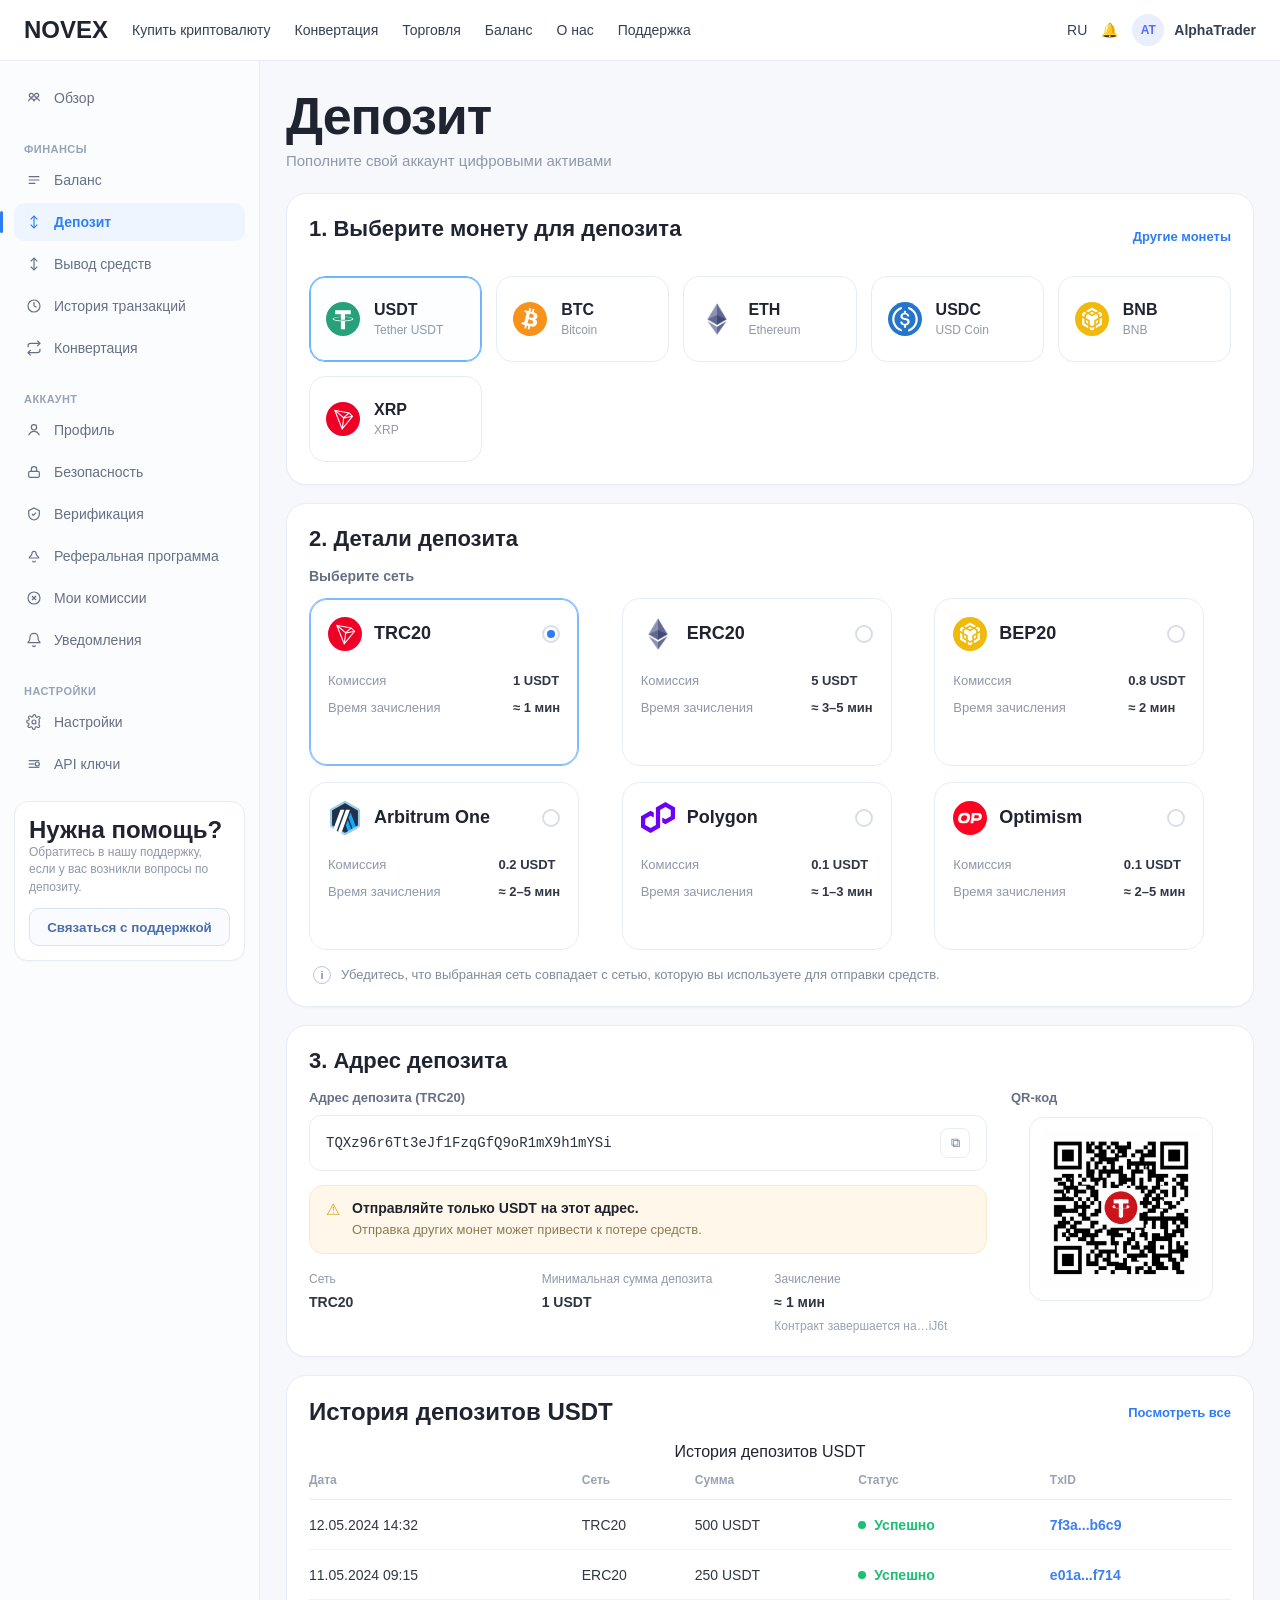
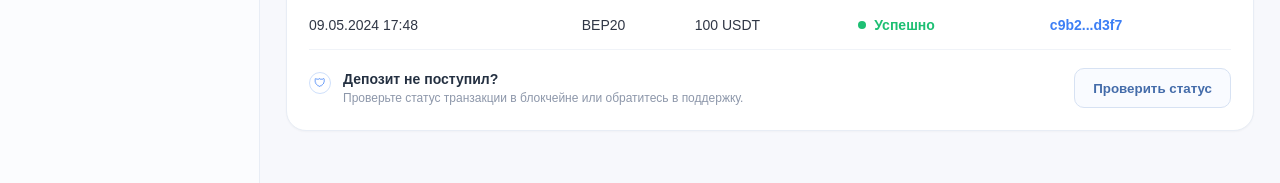
==== deposit/index.html @ 7eb3c45d "added basic loyaut" ====
<!DOCTYPE html>
<html lang="ru">

<head>
    <meta charset="UTF-8">
    <meta name="viewport" content="width=device-width, initial-scale=1.0">
    <title>Deposit Page Replica</title>
    <link rel="stylesheet" href="deposit-modal.css">
    <link rel="stylesheet" href="deposit.css">
    <link rel="stylesheet" href="media.css" media="screen and (max-width: 768px)">
</head>

<body>

    <header class="header">
        <div class="header__inner">
            <div class="header__left">
                <button class="mobile-sidebar-toggle js-mobile-sidebar-toggle" type="button" aria-label="Открыть меню"
                    aria-expanded="false" title="Открыть меню">
                    <span></span>
                    <span></span>
                    <span></span>
                </button>

                <!-- <a href="#" class="header__logo" title="NOVEX">
                    <img src="assets/logo.svg" alt="NOVEX">
                    <span>NOVEX</span>
                </a> -->

                <a href="#" class="header__logo" title="NOVEX">
                    <span>NOVEX</span>
                </a>
            </div>

            <nav class="header__nav" aria-label="Основная навигация сайта">
                <a href="#" class="header__nav-link">Купить криптовалюту</a>
                <a href="#" class="header__nav-link">Конвертация</a>
                <a href="#" class="header__nav-link">Торговля</a>
                <a href="#" class="header__nav-link">Баланс</a>
                <a href="#" class="header__nav-link">О нас</a>
                <a href="#" class="header__nav-link">Поддержка</a>
            </nav>

            <div class="header__right">
                <button class="header__lang" type="button">RU</button>
                <button class="header__icon-btn" type="button" aria-label="Уведомления">🔔</button>

                <div class="header__profile">
                    <div class="header__avatar">AT</div>
                    <span class="header__name">AlphaTrader</span>
                </div>
            </div>
        </div>
    </header>
    <div class="app">

        <aside class="sidebar">
            <nav class="nav" aria-label="Основная навигация">
                <a class="nav-item" href="#" title="Перейти в раздел Обзор">
                    <svg fill="none" viewBox="0 0 24 24" stroke-width="1.8" aria-hidden="true">
                        <circle cx="8" cy="8" r="3"></circle>
                        <circle cx="16" cy="8" r="3"></circle>
                        <path d="M4 17c0-2 2-4 4-4s4 2 4 4"></path>
                        <path d="M12 17c0-2 2-4 4-4s4 2 4 4"></path>
                    </svg>
                    <span>Обзор</span>
                </a>
            </nav>

            <section aria-labelledby="finance-nav-title">
                <h2 class="nav-group-title" id="finance-nav-title">Финансы</h2>
                <nav class="nav" aria-label="Навигация по финансам">
                    <a class="nav-item" href="#" title="Перейти в раздел Баланс">
                        <svg fill="none" viewBox="0 0 24 24" stroke-width="1.8" aria-hidden="true">
                            <path d="M4 7h16M4 12h16M4 17h10"></path>
                        </svg>
                        <span>Баланс</span>
                    </a>
                    <a class="nav-item active" href="#" aria-current="page" title="Текущий раздел Депозит">
                        <svg fill="none" viewBox="0 0 24 24" stroke-width="1.8" aria-hidden="true">
                            <path d="M12 3v18"></path>
                            <path d="M7 8l5-5 5 5"></path>
                            <path d="M17 16l-5 5-5-5"></path>
                        </svg>
                        <span>Депозит</span>
                    </a>
                    <a class="nav-item" href="#" title="Перейти в раздел Вывод средств">
                        <svg fill="none" viewBox="0 0 24 24" stroke-width="1.8" aria-hidden="true">
                            <path d="M12 3v18"></path>
                            <path d="M7 16l5 5 5-5"></path>
                            <path d="M17 8l-5-5-5 5"></path>
                        </svg>
                        <span>Вывод средств</span>
                    </a>
                    <a class="nav-item" href="#" title="Перейти в раздел История транзакций">
                        <svg fill="none" viewBox="0 0 24 24" stroke-width="1.8" aria-hidden="true">
                            <path d="M12 6v6l4 2"></path>
                            <circle cx="12" cy="12" r="9"></circle>
                        </svg>
                        <span>История транзакций</span>
                    </a>
                    <a class="nav-item" href="#" title="Перейти в раздел Конвертация">
                        <svg fill="none" viewBox="0 0 24 24" stroke-width="1.8" aria-hidden="true">
                            <path d="M17 1l4 4-4 4"></path>
                            <path d="M3 11V9a4 4 0 0 1 4-4h14"></path>
                            <path d="M7 23l-4-4 4-4"></path>
                            <path d="M21 13v2a4 4 0 0 1-4 4H3"></path>
                        </svg>
                        <span>Конвертация</span>
                    </a>
                </nav>
            </section>

            <section aria-labelledby="account-nav-title">
                <h2 class="nav-group-title" id="account-nav-title">Аккаунт</h2>
                <nav class="nav" aria-label="Навигация по аккаунту">
                    <a class="nav-item" href="#" title="Перейти в раздел Профиль">
                        <svg fill="none" viewBox="0 0 24 24" stroke-width="1.8" aria-hidden="true">
                            <circle cx="12" cy="8" r="4"></circle>
                            <path d="M4 20c1.5-4 4.5-6 8-6s6.5 2 8 6"></path>
                        </svg>
                        <span>Профиль</span>
                    </a>
                    <a class="nav-item" href="#" title="Перейти в раздел Безопасность">
                        <svg fill="none" viewBox="0 0 24 24" stroke-width="1.8" aria-hidden="true">
                            <rect x="4" y="11" width="16" height="9" rx="2"></rect>
                            <path d="M8 11V8a4 4 0 1 1 8 0v3"></path>
                        </svg>
                        <span>Безопасность</span>
                    </a>
                    <a class="nav-item" href="#" title="Перейти в раздел Верификация">
                        <svg fill="none" viewBox="0 0 24 24" stroke-width="1.8" aria-hidden="true">
                            <path d="M12 3l8 4v5c0 5-3.5 8-8 9-4.5-1-8-4-8-9V7l8-4z"></path>
                            <path d="M9 12l2 2 4-4"></path>
                        </svg>
                        <span>Верификация</span>
                    </a>
                    <a class="nav-item" href="#" title="Перейти в раздел Реферальная программа">
                        <svg fill="none" viewBox="0 0 24 24" stroke-width="1.8" aria-hidden="true">
                            <path d="M15 8a3 3 0 1 0-6 0c0 5-4 4-4 7h14c0-3-4-2-4-7"></path>
                            <path d="M10 19a2 2 0 0 0 4 0"></path>
                        </svg>
                        <span>Реферальная программа</span>
                    </a>
                    <a class="nav-item" href="#" title="Перейти в раздел Мои комиссии">
                        <svg fill="none" viewBox="0 0 24 24" stroke-width="1.8" aria-hidden="true">
                            <circle cx="12" cy="12" r="9"></circle>
                            <path d="M15 9l-6 6"></path>
                            <path d="M9 9l6 6"></path>
                        </svg>
                        <span>Мои комиссии</span>
                    </a>
                    <a class="nav-item" href="#" title="Перейти в раздел Уведомления">
                        <svg fill="none" viewBox="0 0 24 24" stroke-width="1.8" aria-hidden="true">
                            <path d="M6 8a6 6 0 1 1 12 0c0 7 3 6 3 8H3c0-2 3-1 3-8"></path>
                            <path d="M10 20a2 2 0 0 0 4 0"></path>
                        </svg>
                        <span>Уведомления</span>
                    </a>
                </nav>
            </section>

            <section aria-labelledby="settings-nav-title">
                <h2 class="nav-group-title" id="settings-nav-title">Настройки</h2>
                <nav class="nav" aria-label="Навигация по настройкам">
                    <a class="nav-item" href="#" title="Перейти в раздел Настройки">
                        <svg fill="none" viewBox="0 0 24 24" stroke-width="1.8" aria-hidden="true">
                            <circle cx="12" cy="12" r="3"></circle>
                            <path
                                d="M19.4 15a1.6 1.6 0 0 0 .32 1.76l.06.06a2 2 0 1 1-2.83 2.83l-.06-.06A1.6 1.6 0 0 0 15 19.4a1.6 1.6 0 0 0-1 .6 1.6 1.6 0 0 0-.4 1V21a2 2 0 1 1-4 0v-.09a1.6 1.6 0 0 0-.4-1 1.6 1.6 0 0 0-1-.6 1.6 1.6 0 0 0-1.76.32l-.06.06a2 2 0 1 1-2.83-2.83l.06-.06A1.6 1.6 0 0 0 4.6 15a1.6 1.6 0 0 0-.6-1 1.6 1.6 0 0 0-1-.4H3a2 2 0 1 1 0-4h.09a1.6 1.6 0 0 0 1-.4 1.6 1.6 0 0 0 .6-1 1.6 1.6 0 0 0-.32-1.76l-.06-.06a2 2 0 1 1 2.83-2.83l.06.06A1.6 1.6 0 0 0 9 4.6a1.6 1.6 0 0 0 1-.6 1.6 1.6 0 0 0 .4-1V3a2 2 0 1 1 4 0v.09a1.6 1.6 0 0 0 .4 1 1.6 1.6 0 0 0 1 .6 1.6 1.6 0 0 0 1.76-.32l.06-.06a2 2 0 1 1 2.83 2.83l-.06.06A1.6 1.6 0 0 0 19.4 9c.24.3.47.64.6 1 .09.3.14.64.14 1s-.05.7-.14 1c-.13.36-.36.7-.6 1z">
                            </path>
                        </svg>
                        <span>Настройки</span>
                    </a>
                    <a class="nav-item" href="#" title="Перейти в раздел API ключи">
                        <svg fill="none" viewBox="0 0 24 24" stroke-width="1.8" aria-hidden="true">
                            <path d="M4 7h16"></path>
                            <path d="M4 12h9"></path>
                            <path d="M4 17h16"></path>
                            <circle cx="17" cy="12" r="3"></circle>
                        </svg>
                        <span>API ключи</span>
                    </a>
                </nav>
            </section>

            <section class="support-box" aria-labelledby="support-title">
                <h2 id="support-title">Нужна помощь?</h2>
                <p>Обратитесь в нашу поддержку, если у вас возникли вопросы по депозиту.</p>
                <button type="button" title="Связаться с поддержкой">Связаться с поддержкой</button>
            </section>
        </aside>

        <div class="sidebar-overlay js-sidebar-overlay" aria-hidden="true"></div>

        <main class="content">
            <div class="page">
                <header class="page-header">
                    <h1>Депозит</h1>
                    <p>Пополните свой аккаунт цифровыми активами</p>
                </header>

                <section class="section" aria-labelledby="deposit-step-1-title">
                    <div class="section-title-row">
                        <h2 class="substep-title" id="deposit-step-1-title">1. Выберите монету для депозита</h2>
                        <button class="section-link js-open-coins-modal" type="button"
                            title="Открыть список других монет">
                            Другие монеты
                        </button>
                    </div>

                    <div class="coin-row js-coin-row" aria-label="Список монет">
                        <div class="coin-card active" data-coin="USDT" title="Выбрать монету USDT">
                            <div class="coin-icon">
                                <img src="assets/usdt-svgrepo-com.svg" alt="USDT">
                            </div>
                            <div class="coin-text">
                                <strong>USDT</strong>
                                <span>Tether USDT</span>
                            </div>
                        </div>
                        <div class="coin-card" data-coin="BTC" title="Выбрать монету BTC">
                            <div class="coin-icon btc" aria-hidden="true">₿</div>
                            <div class="coin-text">
                                <strong>BTC</strong>
                                <span>Bitcoin</span>
                            </div>
                        </div>
                        <div class="coin-card" data-coin="ETH" title="Выбрать монету ETH">
                            <div class="coin-icon eth" aria-hidden="true">◆</div>
                            <div class="coin-text">
                                <strong>ETH</strong>
                                <span>Ethereum</span>
                            </div>
                        </div>
                        <div class="coin-card" data-coin="USDC" title="Выбрать монету USDC">
                            <div class="coin-icon usdc" aria-hidden="true">$</div>
                            <div class="coin-text">
                                <strong>USDC</strong>
                                <span>USD Coin</span>
                            </div>
                        </div>
                        <div class="coin-card" data-coin="BNB" title="Выбрать монету BNB">
                            <div class="coin-icon bnb" aria-hidden="true">◇</div>
                            <div class="coin-text">
                                <strong>BNB</strong>
                                <span>BNB</span>
                            </div>
                        </div>
                        <div class="coin-card" data-coin="XRP" title="Выбрать монету XRP">
                            <div class="coin-icon xrp" aria-hidden="true">X</div>
                            <div class="coin-text">
                                <strong>XRP</strong>
                                <span>XRP</span>
                            </div>
                        </div>
                    </div>
                </section>

                <div class="coins-modal js-coins-modal" aria-hidden="true">
                    <div class="coins-modal__overlay js-coins-modal-overlay"></div>

                    <div class="coins-modal__dialog" role="dialog" aria-modal="true" aria-label="Выбор монеты">
                        <div class="coins-modal__header">
                            <h3 class="coins-modal__title">Другие монеты</h3>
                            <button class="coins-modal__close js-close-coins-modal" type="button"
                                aria-label="Закрыть окно выбора монеты" title="Закрыть окно">
                                ×
                            </button>
                        </div>

                        <div class="coins-modal__list js-extra-coins-list"></div>
                    </div>
                </div>

                <section class="section sec-deposit-step-2" aria-labelledby="deposit-step-2-title">
                    <h2 class="substep-title" id="deposit-step-2-title">2. Детали депозита</h2>
                    <p class="network-title">Выберите сеть</p>

                    <div class="network-grid js-network-grid" aria-label="Список сетей"></div>

                    <div class="hint-row">
                        <div class="hint-icon" aria-hidden="true">i</div>
                        <div>
                            Убедитесь, что выбранная сеть совпадает с сетью, которую вы используете для отправки
                            средств.
                        </div>
                    </div>
                </section>

                <section class="section" aria-labelledby="deposit-step-3-title">
                    <h2 class="substep-title" id="deposit-step-3-title">3. Адрес депозита</h2>

                    <div class="deposit-layout">
                        <div>
                            <div class="field-label js-deposit-network-label">
                                Адрес депозита (TRC20)
                            </div>

                            <div class="address-box">
                                <code class="js-deposit-address">TQXz96r6Tt3eJf1FzqGfQ9oR1mX9h1mYSi</code>
                                <button class="copy-btn" type="button" title="Скопировать адрес депозита"
                                    aria-label="Скопировать адрес депозита">
                                    ⧉
                                </button>
                            </div>

                            <div class="warning-box">
                                <div class="warning-icon" aria-hidden="true">⚠</div>
                                <div>
                                    <strong class="js-warning-coin-text">
                                        Отправляйте только <span class="js-warning-coin-span">USDT</span> на этот адрес.
                                    </strong>
                                    <p>Отправка других монет может привести к потере средств.</p>
                                </div>
                            </div>

                            <div class="deposit-meta">
                                <div class="meta-col">
                                    <span>Сеть</span>
                                    <strong class="js-network-name">TRC20</strong>
                                </div>

                                <div class="meta-col">
                                    <span>Минимальная сумма депозита</span>
                                    <strong class="js-min-deposit">1 USDT</strong>
                                </div>

                                <div class="meta-col">
                                    <span>Зачисление</span>
                                    <strong class="js-arrival-time">≈ 1 мин</strong>
                                    <small>Контракт завершаетcя на…iJ6t</small>
                                </div>
                            </div>
                        </div>

                        <aside class="qr-panel" aria-labelledby="qr-title">
                            <h3 class="qr-title" id="qr-title">QR-код</h3>
                            <div class="qr-box">
                                <img src="QRS/Tether.png" alt="QR-код для депозита USDT" class="qr js-qr-image">
                            </div>
                        </aside>
                    </div>
                </section>

                <section class="section" aria-labelledby="deposit-history-title">
                    <div class="table-header">
                        <h2 class="table-title" id="deposit-history-title">История депозитов USDT</h2>
                        <button class="section-link js-toggle-history" type="button"
                            title="Показать или скрыть полную историю депозитов">
                            Посмотреть все
                        </button>
                    </div>

                    <div class="table-wrap">
                        <table>
                            <caption class="visually-hidden">История депозитов USDT</caption>
                            <thead>
                                <tr>
                                    <th scope="col">Дата</th>
                                    <th scope="col">Сеть</th>
                                    <th scope="col">Сумма</th>
                                    <th scope="col">Статус</th>
                                    <th scope="col">TxID</th>
                                </tr>
                            </thead>
                            <tbody>
                                <tr>
                                    <td>12.05.2024 14:32</td>
                                    <td>TRC20</td>
                                    <td>500 USDT</td>
                                    <td><span class="status success">Успешно</span></td>
                                    <td><a class="tx-link" href="#"
                                            title="Открыть транзакцию 7f3a...b6c9">7f3a...b6c9</a></td>
                                </tr>
                                <tr>
                                    <td>11.05.2024 09:15</td>
                                    <td>ERC20</td>
                                    <td>250 USDT</td>
                                    <td><span class="status success">Успешно</span></td>
                                    <td><a class="tx-link" href="#"
                                            title="Открыть транзакцию e01a...f714">e01a...f714</a></td>
                                </tr>
                                <tr>
                                    <td>09.05.2024 17:48</td>
                                    <td>BEP20</td>
                                    <td>100 USDT</td>
                                    <td><span class="status success">Успешно</span></td>
                                    <td><a class="tx-link" href="#"
                                            title="Открыть транзакцию c9b2...d3f7">c9b2...d3f7</a></td>
                                </tr>

                                <tr class="history-extra-row">
                                    <td>08.05.2024 11:03</td>
                                    <td>TRC20</td>
                                    <td>350 USDT</td>
                                    <td><span class="status processing">В обработке</span></td>
                                    <td>—</td>
                                </tr>
                                <tr class="history-extra-row">
                                    <td>07.05.2024 20:21</td>
                                    <td>TRC20</td>
                                    <td>200 USDT</td>
                                    <td><span class="status failed">Неудачно</span></td>
                                    <td>—</td>
                                </tr>
                            </tbody>
                        </table>
                    </div>

                    <div class="table-footer">
                        <div class="footer-note">
                            <div class="shield" aria-hidden="true">🛡</div>
                            <div>
                                <strong>Депозит не поступил?</strong>
                                <p>Проверьте статус транзакции в блокчейне или обратитесь в поддержку.</p>
                            </div>
                        </div>
                        <button class="status-btn" type="button" title="Проверить статус депозита">
                            Проверить статус
                        </button>
                    </div>
                </section>
            </div>
        </main>
    </div>

    <script src="deposit.js"></script>
</body>

</html>
---- deposit/deposit-modal.css ----
.coins-modal {
  position: fixed;
  inset: 0;
  z-index: 1000;
  opacity: 0;
  visibility: hidden;
  transition: 0.2s ease;
  padding: 1rem;
}

.coins-modal.is-open {
  opacity: 1;
  visibility: visible;
}

.coins-modal__overlay {
  position: absolute;
  inset: 0;
  background: rgba(15, 23, 42, 0.45);
}

.coins-modal__dialog {
  position: relative;
  width: min(45rem, 100%);
  max-height: min(80vh, 42rem);
  overflow: auto;
  margin: 4rem auto 0;
  background: #fff;
  border: 1px solid var(--border);
  border-radius: 1.25rem;
  padding: 1.25rem;
  box-shadow: 0 20px 60px rgba(15, 23, 42, 0.18);
}

.coins-modal__header {
  display: flex;
  align-items: center;
  justify-content: space-between;
  gap: 1rem;
  margin-bottom: 1.125rem;
}

.coins-modal__title {
  font-size: clamp(1.25rem, 2.5vw, 1.375rem);
  font-weight: 700;
  line-height: 1.2;
}

.coins-modal__close {
  width: 2.375rem;
  height: 2.375rem;
  border: 1px solid var(--border);
  border-radius: 0.625rem;
  background: #fff;
  font-size: 1.5rem;
  line-height: 1;
  cursor: pointer;
  flex: 0 0 auto;
}

.coins-modal__list {
  display: grid;
  grid-template-columns: repeat(3, minmax(0, 1fr));
  gap: 0.875rem;
}

.modal-coin-card {
  border: 1px solid var(--border);
  border-radius: 1rem;
  background: #fff;
  display: flex;
  align-items: center;
  gap: 0.875rem;
  padding: 1rem;
  cursor: pointer;
  transition: 0.2s ease;
  min-width: 0;
}

.modal-coin-card:hover {
  border-color: #81bbff;
  box-shadow: inset 0 0 0 1px #81bbff;
}

.modal-coin-card.is-selected {
  border-color: #81bbff;
  box-shadow: inset 0 0 0 1px #81bbff;
  background: #fcfeff;
}
---- deposit/deposit.css ----
/* #region Reset */
* {
  box-sizing: border-box;
  margin: 0;
  padding: 0;
}

html {
  font-size: 16px;
}

img,
svg {
  max-width: 100%;
}
/* #endregion Reset */


/* #region Variables */
:root {
  --bg: #f7f8fc;
  --panel: #ffffff;

  --text: #1f2430;
  --text-muted: #8f98aa;

  --border: #e8edf5;
  --border-strong: #d7e2f3;

  --accent: #2f7df6;
  --accent-soft: #edf5ff;

  --success: #1dbf73;
  --warning: #f0ae2d;
  --danger: #ea5757;

  --shadow: 0 1px 2px rgba(17, 24, 39, 0.03);

  --radius-md: 0.75rem;
  --radius-lg: 0.875rem;
  --radius-xl: 1rem;
  --radius-2xl: 1.25rem;

  --transition-base: all 0.33s;
}
/* #endregion Variables */


/* #region Base */
body {
  font-family: Inter, Arial, sans-serif;
  background: var(--bg);
  color: var(--text);
}

button {
  transition: var(--transition-base);
}

button:hover {
  opacity: 0.8;
  cursor: pointer;
}
/* #endregion Base */


/* #region Layout */
.app {
  display: grid;
  grid-template-columns: 16.25rem 1fr;
  min-height: calc(100vh - 69px);
}

.content {
  padding: 1.75rem 1.625rem 2.125rem;
}

.page {
  width: 100%;
  max-width: 1180px;
  margin: 0 auto;
}
/* #endregion Layout */


/* #region Header */
.header {
  position: sticky;
  top: 0;
  z-index: 1200;
  background: #fff;
  border-bottom: 1px solid var(--border);
}

.header__inner {
  display: flex;
  align-items: center;
  justify-content: space-between;
  gap: 1.5rem;
  width: 100%;
  padding: 0.875rem 1.5rem;
}

.header__left {
  display: flex;
  align-items: center;
  gap: 0.875rem;
}

.header__logo {
  display: inline-flex;
  align-items: center;
  gap: 0.625rem;
  color: var(--text);
  text-decoration: none;
  font-size: 1.5rem;
  font-weight: 800;
  line-height: 1;
}

.header__logo img {
  width: 2rem;
  height: 2rem;
  object-fit: contain;
  display: block;
}

.header__nav {
  display: flex;
  align-items: center;
  gap: 1.5rem;
  flex-wrap: wrap;
}

.header__nav-link {
  color: #344054;
  font-size: 0.875rem;
  font-weight: 500;
  text-decoration: none;
  white-space: nowrap;
}

.header__right {
  display: flex;
  align-items: center;
  gap: 0.875rem;
  margin-left: auto;
}

.header__lang,
.header__icon-btn {
  border: none;
  background: transparent;
  color: #344054;
  font-size: 0.875rem;
  font-weight: 500;
}

.header__profile {
  display: flex;
  align-items: center;
  gap: 0.625rem;
}

.header__avatar {
  display: grid;
  place-items: center;
  width: 2rem;
  height: 2rem;
  background: #e9efff;
  border-radius: 50%;
  color: #5b6bff;
  font-size: 0.75rem;
  font-weight: 700;
}

.header__name {
  color: #344054;
  font-size: 0.875rem;
  font-weight: 600;
}
/* #endregion Header */

/* #region Sidebar */
.sidebar {
  background: #fbfcfe;
  border-right: 1px solid var(--border);
  display: flex;
  height: 100%;
  flex-direction: column;
  gap: 1.125rem;
  padding: 1.125rem 0.875rem 1.5rem;
}

.nav-group-title {
  margin: 8px 10px 6px;
  color: #98a3b8;
  font-size: 11px;
  letter-spacing: 0.04em;
  text-transform: uppercase;
}

.nav {
  display: flex;
  flex-direction: column;
  gap: 4px;
}

.nav-item {
  display: flex;
  align-items: center;
  gap: 12px;
  padding: 11px 12px;
  border-radius: 10px;
  color: #667085;
  font-size: 14px;
  line-height: 1;
  text-decoration: none;
}

.nav-item svg {
  width: 16px;
  height: 16px;
  flex: 0 0 auto;
  stroke: currentColor;
}

.nav-item.active {
  position: relative;
  background: #eef5ff;
  color: #2d80f7;
  font-weight: 600;
}

.nav-item.active::before {
  content: "";
  position: absolute;
  top: 8px;
  bottom: 8px;
  left: -14px;
  width: 3px;
  border-radius: 4px;
  background: var(--accent);
}
/* #endregion Sidebar */


/* #region Support box */
.support-box {
  background: var(--panel);
  border: 1px solid var(--border);
  border-radius: 14px;
  box-shadow: var(--shadow);
  padding: 14px;
}

.support-box h4 {
  margin-bottom: 10px;
  font-size: 14px;
}

.support-box p {
  margin-bottom: 12px;
  color: var(--text-muted);
  font-size: 12px;
  line-height: 1.45;
}

.support-box button {
  width: 100%;
  height: 38px;
  border: 1px solid var(--border-strong);
  border-radius: 10px;
  background: #f9fbff;
  color: #4b6fae;
  font-weight: 600;
}
/* #endregion Support box */


/* #region Page header */
.page-header {
  margin-bottom: 24px;
}

.page-header h1 {
  margin-bottom: 8px;
  font-size: clamp(2rem, 5vw, 3.25rem);
  font-weight: 700;
  line-height: 1.05;
  letter-spacing: -0.02em;
}

.page-header p {
  color: var(--text-muted);
  font-size: 15px;
}
/* #endregion Page header */


/* #region Common sections */
.section {
  margin-bottom: 1.125rem;
  padding: 1.375rem;
  background: var(--panel);
  border: 1px solid var(--border);
  border-radius: var(--radius-2xl);
  box-shadow: var(--shadow);
}

.section-title-row {
  display: flex;
  align-items: center;
  justify-content: space-between;
  gap: 16px;
  margin-bottom: 18px;
}

.section-title {
  font-size: clamp(1.375rem, 3vw, 1.625rem);
  font-weight: 700;
  letter-spacing: -0.02em;
}

.section-link {
  border: none;
  outline: none;
  background-color: transparent;
  color: var(--accent);
  font-size: 13px;
  font-weight: 600;
  text-decoration: none;
}

.substep-title {
  margin-bottom: 1rem;
  font-size: clamp(1.25rem, 3vw, 1.375rem);
  font-weight: 700;
}
/* #endregion Common sections */


/* #region Coin selection */
.coin-row {
  display: grid;
  grid-template-columns: repeat(auto-fit, minmax(9rem, 1fr));
  gap: 0.875rem;
  overflow: hidden;
}

.coin-card {
  display: flex;
  align-items: center;
  gap: 14px;
  min-width: 0;
  min-height: 5.375rem;
  height: auto;
  padding: 0.875rem 1rem;
  background: #fff;
  border: 1px solid var(--border);
  border-radius: 16px;
}

.coin-card.active {
  background: #fcfeff;
  border-color: #6fb4ff;
  box-shadow: inset 0 0 0 1px #6fb4ff;
}

.coin-icon {
  display: grid;
  place-items: center;
  width: 34px;
  height: 34px;
  border-radius: 50%;
  color: #fff;
  font-size: 14px;
  font-weight: 700;
}

.usdt {
  background: #26c281;
}

.btc {
  background: #f59b24;
}

.eth {
  background: #8f79e8;
}

.usdc {
  background: #2775ca;
}

.bnb {
  background: #f3c623;
  color: #4d3a00;
}

.xrp {
  background: #111;
}

.coin-text strong {
  display: block;
  margin-bottom: 4px;
  font-size: 16px;
}

.coin-text span {
  display: block;
  color: var(--text-muted);
  font-size: 12px;
}
/* #endregion Coin selection */


/* #region Network selection */

.sec-deposit-step-2{
  overflow-x: auto;
}

.network-title {
  margin-bottom: 14px;
  color: #657085;
  font-size: 14px;
  font-weight: 600;
}

.network-grid {
  display: grid;
  grid-template-columns: repeat(auto-fit, minmax(16rem, 1fr));
  gap: 1rem;
}

.network-card {
  position: relative;
  max-width: 270px;
  min-height: 168px;
  padding: 18px 18px 16px;
  background: #fff;
  border: 1px solid var(--border);
  border-radius: 18px;
}

.network-card.active {
  border-color: #81bbff;
  box-shadow: inset 0 0 0 1px #81bbff;
}

.network-top {
  display: flex;
  align-items: center;
  justify-content: space-between;
  margin-bottom: 22px;
}

.network-name-wrap {
  display: flex;
  align-items: center;
  gap: 12px;
  font-size: 18px;
  font-weight: 700;
}

.network-logo {
  display: grid;
  place-items: center;
  width: 34px;
  height: 34px;
  border-radius: 50%;
  color: #fff;
  font-size: 12px;
  font-weight: 700;
}

.logo-red {
  background: #f24a4a;
}

.logo-blue {
  background: linear-gradient(135deg, #4c6fff, #173fb5);
}

.logo-yellow {
  background: #f3c623;
  color: #6b4d00;
}

.logo-dark {
  background: #1a2a4a;
}

.logo-purple {
  background: #8e5dff;
}

.logo-pink {
  background: #ff4d6d;
}

.radio {
  position: relative;
  width: 18px;
  height: 18px;
  border: 2px solid #d8dde8;
  border-radius: 50%;
}

.network-card.active .radio::after {
  content: "";
  position: absolute;
  inset: 3px;
  background: var(--accent);
  border-radius: 50%;
}

.network-meta {
  display: grid;
  grid-template-columns: 1fr auto;
  column-gap: 12px;
  row-gap: 12px;
  font-size: 13px;
}

.network-meta span {
  color: var(--text-muted);
}

.network-meta strong {
  color: #2f3645;
  font-weight: 700;
}
/* #endregion Network selection */


/* #region Hint */
.hint-row {
  display: flex;
  align-items: center;
  gap: 10px;
  margin-top: 16px;
  padding-left: 4px;
  color: #7f8a9b;
  font-size: 13px;
}

.hint-icon {
  display: grid;
  place-items: center;
  flex: 0 0 auto;
  width: 18px;
  height: 18px;
  border: 1px solid #b9c6da;
  border-radius: 50%;
  color: #7b8ca8;
  font-size: 11px;
  font-weight: 700;
}
/* #endregion Hint */


/* #region Deposit layout */
.deposit-layout {
  display: grid;
  grid-template-columns: minmax(0, 1fr) 13.75rem;
  gap: 1.5rem;
  align-items: start;
}

.field-label {
  margin-bottom: 10px;
  color: #667085;
  font-size: 13px;
  font-weight: 600;
}

.address-box {
  display: flex;
  align-items: center;
  justify-content: space-between;
  gap: 0.75rem;
  min-height: 3.25rem;
  margin-bottom: 0.875rem;
  padding: 0.75rem 1rem;
  background: #fff;
  border: 1px solid var(--border);
  border-radius: var(--radius-md);
}

.address-box code {
  overflow: hidden;
  color: #2d3340;
  font-family: ui-monospace, SFMono-Regular, Menlo, monospace;
  font-size: 14px;
  text-overflow: ellipsis;
  white-space: nowrap;
}

.copy-btn {
  display: grid;
  place-items: center;
  flex: 0 0 auto;
  width: 1.875rem;
  height: 1.875rem;
  background: #fff;
  border: 1px solid var(--border);
  border-radius: 0.5rem;
  color: #748097;
}

.warning-box {
  display: flex;
  align-items: flex-start;
  gap: 12px;
  margin-bottom: 18px;
  padding: 14px 16px;
  background: #fff8ea;
  border: 1px solid #f6ebcb;
  border-radius: 14px;
}

.warning-icon {
  margin-top: 2px;
  color: #d4a228;
  font-size: 16px;
  line-height: 1;
}

.warning-box strong {
  display: block;
  margin-bottom: 5px;
  font-size: 14px;
}

.warning-box p {
  color: #8c7a55;
  font-size: 13px;
  line-height: 1.45;
}

.deposit-meta {
  display: grid;
  grid-template-columns: repeat(auto-fit, minmax(10rem, 1fr));
  gap: 1.25rem;
  margin-top: 0.875rem;
}

.meta-col span {
  display: block;
  margin-bottom: 8px;
  color: var(--text-muted);
  font-size: 12px;
}

.meta-col strong {
  display: block;
  margin-bottom: 6px;
  color: #2d3442;
  font-size: 14px;
}

.meta-col small {
  color: #98a2b3;
  font-size: 12px;
}
/* #endregion Deposit layout */


/* #region QR panel */
.qr-panel {
  display: flex;
  flex-direction: column;
  align-items: center;
  gap: 12px;
}

.qr-title {
  align-self: flex-start;
  color: #667085;
  font-size: 13px;
  font-weight: 600;
}

.qr-box {
  display: grid;
  place-items: center;
  width: min(11.5rem, 100%);
  aspect-ratio: 1 / 1;
  height: auto;
  padding: 0.75rem;
  background: #fff;
  border: 1px solid var(--border);
  border-radius: var(--radius-lg);
}

.qr {
  width: 100%;
  height: 100%;
}

.qr-center {
  position: absolute;
  inset: 50%;
  display: grid;
  place-items: center;
  width: 54px;
  height: 54px;
  transform: translate(-50%, -50%);
  background: #24c381;
  border: 6px solid #fff;
  border-radius: 50%;
  color: #fff;
  font-size: 18px;
  font-weight: 700;
}
/* #endregion QR panel */


/* #region Deposit history table */
.table-header {
  display: flex;
  align-items: center;
  justify-content: space-between;
  flex-wrap: wrap;
  gap: 1rem;
  margin-bottom: 1rem;
}

.table-title {
  font-size: clamp(1.25rem, 3vw, 1.5rem);
  font-weight: 700;
  line-height: 1.2;
}

.table-wrap {
  width: 100%;
  overflow-x: auto;
  -webkit-overflow-scrolling: touch;
}

table {
  width: 100%;
  border-collapse: collapse;
}

thead th {
  padding: 0.75rem 0;
  border-bottom: 1px solid var(--border);
  color: #98a2b3;
  font-size: 0.75rem;
  font-weight: 600;
  text-align: left;
  white-space: nowrap;
}

tbody td {
  padding: 1rem 0;
  border-bottom: 1px solid #f0f3f8;
  color: #2f3645;
  font-size: 0.875rem;
  white-space: nowrap;
}

.status {
  display: inline-flex;
  align-items: center;
  gap: 0.5rem;
  font-weight: 600;
  white-space: nowrap;
}

.status::before {
  content: "";
  width: 0.5rem;
  height: 0.5rem;
  background: currentColor;
  border-radius: 50%;
}

.success {
  color: var(--success);
}

.processing {
  color: var(--warning);
}

.failed {
  color: var(--danger);
}

.tx-link {
  color: #3d7ff5;
  font-weight: 600;
  text-decoration: none;
  white-space: nowrap;
}

.history-extra-row {
  display: none;
}

.history-extra-row.is-visible {
  display: table-row;
}
/* #endregion Deposit history table */


/* #region Table footer */
.table-footer {
  display: flex;
  align-items: center;
  justify-content: space-between;
  flex-wrap: wrap;
  gap: 1rem;
  margin-top: 1.125rem;
}

.footer-note {
  display: flex;
  align-items: flex-start;
  gap: 12px;
  color: #708198;
}

.footer-note .shield {
  display: grid;
  place-items: center;
  flex: 0 0 auto;
  width: 22px;
  height: 22px;
  margin-top: 1px;
  border: 1px solid #cfe0fb;
  border-radius: 50%;
  color: #3d7ff5;
  font-size: 12px;
}

.footer-note strong {
  display: block;
  margin-bottom: 4px;
  color: #243041;
  font-size: 14px;
}

.footer-note p {
  color: #8d97aa;
  font-size: 12px;
}

.status-btn {
  height: 40px;
  padding: 0 18px;
  background: #f9fbff;
  border: 1px solid var(--border-strong);
  border-radius: 10px;
  color: #446caa;
  font-weight: 600;
  white-space: nowrap;
}
/* #endregion Table footer */ 




/* #region additional */
.mobile-sidebar-toggle {
  display: none;
}

.sidebar-overlay {
  display: none;
}
/* #endregion */
---- deposit/media.css ----
@media (max-width: 1199px) {
    .content {
        padding: 1.5rem 1.25rem 2rem;
    }

    .page {
        max-width: 100%;
    }

    .coin-row {
        grid-template-columns: repeat(auto-fit, minmax(8.5rem, 1fr));
    }
}

@media (max-width: 991px) {
    .app {
        grid-template-columns: 1fr;
    }

    .sidebar {
        border-right: none;
        border-bottom: 1px solid var(--border);
        margin-bottom: 1rem;
    }

    .deposit-layout {
        grid-template-columns: 1fr;
    }

    .qr-panel {
        align-items: flex-start;
    }

    .qr-box {
        width: min(13rem, 100%);
    }

    .table-footer {
        flex-direction: column;
        align-items: flex-start;
    }

    .coins-modal__dialog {
        width: 100%;
        margin: 2.5rem auto 0;
    }

    .coins-modal__list {
        grid-template-columns: repeat(2, minmax(0, 1fr));
    }
}

@media (max-width: 767px) {
    html {
        font-size: 15px;
    }

    .header__inner {
        padding: 0.875rem 1rem;
    }

    .header__nav,
    .header__right {
        display: none;
    }

    .header__logo span {
        font-size: 1.25rem;
    }

    .content {
        padding: 1rem;
    }

    .section {
        padding: 1rem;
        border-radius: 1rem;
    }

    .section-title-row,
    .table-header {
        flex-direction: column;
        align-items: flex-start;
    }

    .network-grid,
    .deposit-meta,
    .coin-row {
        grid-template-columns: 1fr;
    }

    .network-card {
        min-height: auto;
    }

    .warning-box,
    .footer-note,
    .network-top {
        gap: 0.75rem;
    }

    .address-box {
        align-items: flex-start;
    }

    .address-box code {
        white-space: normal;
        overflow-wrap: anywhere;
        word-break: break-word;
    }

    .table-header {
        align-items: flex-start;
        flex-direction: column;
    }

    .table-title {
        font-size: 1.125rem;
    }

    .table-footer {
        flex-direction: column;
        align-items: stretch;
    }

    .status-btn {
        width: 100%;
    }

    .coins-modal {
        padding: 0.75rem;
    }

    .coins-modal__dialog {
        margin: 1.5rem auto 0;
        padding: 1rem;
        border-radius: 1rem;
        max-height: calc(100vh - 3rem);
    }

    .coins-modal__header {
        margin-bottom: 1rem;
    }

    .coins-modal__list {
        grid-template-columns: 1fr;
    }

    .modal-coin-card {
        padding: 0.875rem;
    }

    .mobile-sidebar-toggle {
        display: inline-flex;
        position: static;
        z-index: auto;
        flex-direction: column;
        justify-content: center;
        gap: 0.3125rem;
        width: 2.75rem;
        height: 2.75rem;
        padding: 0;
        background: #fff;
        border: 1px solid var(--border);
        border-radius: 0.75rem;
        box-shadow: var(--shadow);
    }

    .mobile-sidebar-toggle span {
        display: block;
        width: 1.25rem;
        height: 2px;
        margin: 0 auto;
        background: #1f2430;
        border-radius: 999px;
        transition: var(--transition-base);
    }

    .sidebar {
        position: fixed;
        top: 0;
        left: 0;
        z-index: 1102;
        width: min(19rem, 86vw);
        height: 100%;
        margin-bottom: 0;
        overflow-y: auto;
        background: #fbfcfe;
        border-right: 1px solid var(--border);
        border-bottom: none;
        transform: translateX(-100%);
        transition: transform 0.33s ease;
    }

    .sidebar.is-open {
        transform: translateX(0);
    }

    .sidebar-overlay {
        position: fixed;
        inset: 0;
        z-index: 1100;
        display: block;
        background: rgba(15, 23, 42, 0.42);
        opacity: 0;
        visibility: hidden;
        transition: 0.33s ease;
    }

    .sidebar-overlay.is-visible {
        opacity: 1;
        visibility: visible;
    }

    body.sidebar-open {
        overflow: hidden;
    }

    .content {
        padding-top: 4.5rem;
    }
}

@media (max-width: 575px) {
    html {
        font-size: 14px;
    }

    .sidebar {
        padding: 1rem 0.75rem 1.25rem;
    }

    .coin-card,
    .network-card,
    .section {
        border-radius: 0.875rem;
    }

    .network-name-wrap {
        font-size: 1rem;
    }

    .nav-item {
        padding: 0.875rem 0.75rem;
    }

    

    thead th,
    tbody td {
        padding: 0.875rem 0;
        font-size: 0.8125rem;
    }

    .status-btn,
    .support-box button {
        width: 100%;
    }

    .coins-modal__title {
        font-size: 1.125rem;
    }

    .coins-modal__close {
        width: 2.125rem;
        height: 2.125rem;
        font-size: 1.25rem;
    }
}
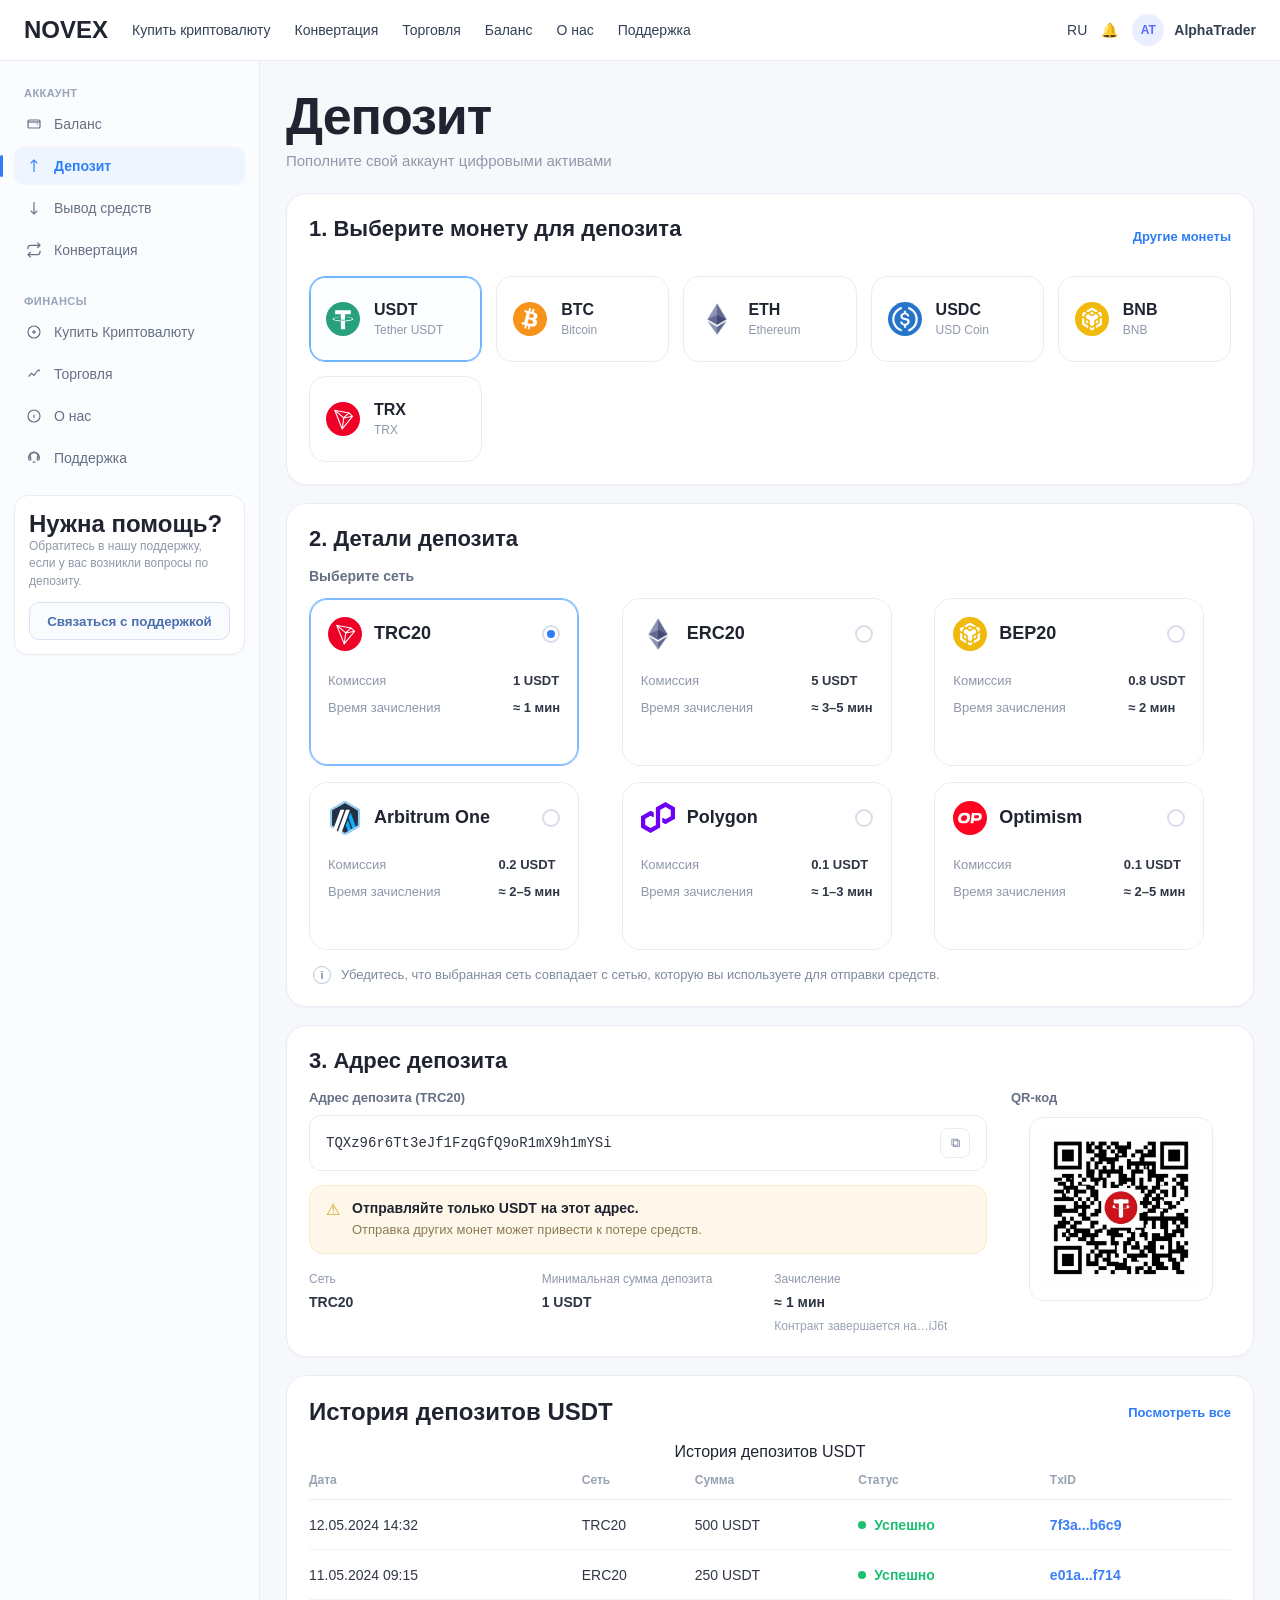
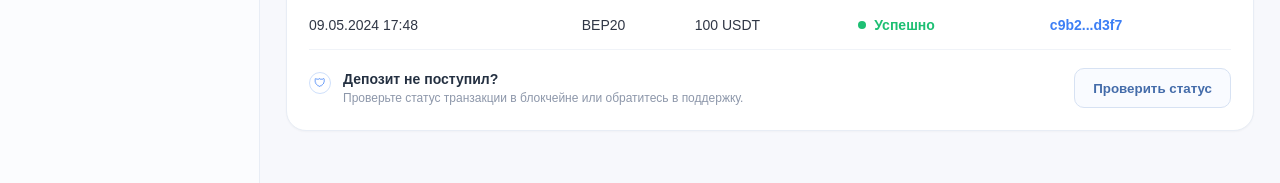
==== commit 1a2bb94f: "feat: finnaly loyaut" ====
--- a/deposit/index.html
+++ b/deposit/index.html
@@ -32,19 +32,24 @@
                 </a>
             </div>
 
-            <nav class="header__nav" aria-label="Основная навигация сайта">
+            <nav class="header__nav js-header-nav" aria-label="Основная навигация сайта">
                 <a href="#" class="header__nav-link">Купить криптовалюту</a>
                 <a href="#" class="header__nav-link">Конвертация</a>
                 <a href="#" class="header__nav-link">Торговля</a>
                 <a href="#" class="header__nav-link">Баланс</a>
                 <a href="#" class="header__nav-link">О нас</a>
                 <a href="#" class="header__nav-link">Поддержка</a>
+                <button class="header__nav-more js-header-nav-more" type="button" aria-label="Ещё">
+                    Ещё <span class="header__nav-more-arrow">▾</span>
+                    <div class="header__nav-dropdown js-header-nav-dropdown"></div>
+                </button>
             </nav>
 
             <div class="header__right">
                 <button class="header__lang" type="button">RU</button>
-                <button class="header__icon-btn" type="button" aria-label="Уведомления">🔔</button>
-
+                <button class="header__icon-btn js-header-notif" type="button" aria-label="Уведомления">
+                    🔔
+                </button>
                 <div class="header__profile">
                     <div class="header__avatar">AT</div>
                     <span class="header__name">AlphaTrader</span>
@@ -55,50 +60,34 @@
     <div class="app">
 
         <aside class="sidebar">
-            <nav class="nav" aria-label="Основная навигация">
-                <a class="nav-item" href="#" title="Перейти в раздел Обзор">
-                    <svg fill="none" viewBox="0 0 24 24" stroke-width="1.8" aria-hidden="true">
-                        <circle cx="8" cy="8" r="3"></circle>
-                        <circle cx="16" cy="8" r="3"></circle>
-                        <path d="M4 17c0-2 2-4 4-4s4 2 4 4"></path>
-                        <path d="M12 17c0-2 2-4 4-4s4 2 4 4"></path>
-                    </svg>
-                    <span>Обзор</span>
-                </a>
-            </nav>
-
-            <section aria-labelledby="finance-nav-title">
-                <h2 class="nav-group-title" id="finance-nav-title">Финансы</h2>
-                <nav class="nav" aria-label="Навигация по финансам">
+            <section aria-labelledby="account-nav-title">
+                <h2 class="nav-group-title" id="account-nav-title">Аккаунт</h2>
+                <nav class="nav" aria-label="Навигация по аккаунту">
                     <a class="nav-item" href="#" title="Перейти в раздел Баланс">
                         <svg fill="none" viewBox="0 0 24 24" stroke-width="1.8" aria-hidden="true">
-                            <path d="M4 7h16M4 12h16M4 17h10"></path>
+                            <rect x="3" y="6" width="18" height="12" rx="2"></rect>
+                            <path d="M16 12h2"></path>
+                            <path d="M3 9h18"></path>
                         </svg>
                         <span>Баланс</span>
                     </a>
-                    <a class="nav-item active" href="#" aria-current="page" title="Текущий раздел Депозит">
+
+                    <a class="nav-item active" href="#" title="Перейти в раздел Депозит">
                         <svg fill="none" viewBox="0 0 24 24" stroke-width="1.8" aria-hidden="true">
                             <path d="M12 3v18"></path>
                             <path d="M7 8l5-5 5 5"></path>
-                            <path d="M17 16l-5 5-5-5"></path>
                         </svg>
                         <span>Депозит</span>
                     </a>
+
                     <a class="nav-item" href="#" title="Перейти в раздел Вывод средств">
                         <svg fill="none" viewBox="0 0 24 24" stroke-width="1.8" aria-hidden="true">
                             <path d="M12 3v18"></path>
                             <path d="M7 16l5 5 5-5"></path>
-                            <path d="M17 8l-5-5-5 5"></path>
                         </svg>
                         <span>Вывод средств</span>
                     </a>
-                    <a class="nav-item" href="#" title="Перейти в раздел История транзакций">
-                        <svg fill="none" viewBox="0 0 24 24" stroke-width="1.8" aria-hidden="true">
-                            <path d="M12 6v6l4 2"></path>
-                            <circle cx="12" cy="12" r="9"></circle>
-                        </svg>
-                        <span>История транзакций</span>
-                    </a>
+
                     <a class="nav-item" href="#" title="Перейти в раздел Конвертация">
                         <svg fill="none" viewBox="0 0 24 24" stroke-width="1.8" aria-hidden="true">
                             <path d="M17 1l4 4-4 4"></path>
@@ -111,75 +100,43 @@
                 </nav>
             </section>
 
-            <section aria-labelledby="account-nav-title">
-                <h2 class="nav-group-title" id="account-nav-title">Аккаунт</h2>
-                <nav class="nav" aria-label="Навигация по аккаунту">
-                    <a class="nav-item" href="#" title="Перейти в раздел Профиль">
-                        <svg fill="none" viewBox="0 0 24 24" stroke-width="1.8" aria-hidden="true">
-                            <circle cx="12" cy="8" r="4"></circle>
-                            <path d="M4 20c1.5-4 4.5-6 8-6s6.5 2 8 6"></path>
-                        </svg>
-                        <span>Профиль</span>
-                    </a>
-                    <a class="nav-item" href="#" title="Перейти в раздел Безопасность">
-                        <svg fill="none" viewBox="0 0 24 24" stroke-width="1.8" aria-hidden="true">
-                            <rect x="4" y="11" width="16" height="9" rx="2"></rect>
-                            <path d="M8 11V8a4 4 0 1 1 8 0v3"></path>
-                        </svg>
-                        <span>Безопасность</span>
-                    </a>
-                    <a class="nav-item" href="#" title="Перейти в раздел Верификация">
-                        <svg fill="none" viewBox="0 0 24 24" stroke-width="1.8" aria-hidden="true">
-                            <path d="M12 3l8 4v5c0 5-3.5 8-8 9-4.5-1-8-4-8-9V7l8-4z"></path>
-                            <path d="M9 12l2 2 4-4"></path>
-                        </svg>
-                        <span>Верификация</span>
-                    </a>
-                    <a class="nav-item" href="#" title="Перейти в раздел Реферальная программа">
-                        <svg fill="none" viewBox="0 0 24 24" stroke-width="1.8" aria-hidden="true">
-                            <path d="M15 8a3 3 0 1 0-6 0c0 5-4 4-4 7h14c0-3-4-2-4-7"></path>
-                            <path d="M10 19a2 2 0 0 0 4 0"></path>
-                        </svg>
-                        <span>Реферальная программа</span>
-                    </a>
-                    <a class="nav-item" href="#" title="Перейти в раздел Мои комиссии">
+            <section aria-labelledby="finance-nav-title">
+                <h2 class="nav-group-title" id="finance-nav-title">Финансы</h2>
+                <nav class="nav" aria-label="Навигация по финансам">
+                    <a class="nav-item" href="#" title="Перейти в раздел Купить криптовалюту">
                         <svg fill="none" viewBox="0 0 24 24" stroke-width="1.8" aria-hidden="true">
                             <circle cx="12" cy="12" r="9"></circle>
-                            <path d="M15 9l-6 6"></path>
-                            <path d="M9 9l6 6"></path>
-                        </svg>
-                        <span>Мои комиссии</span>
-                    </a>
-                    <a class="nav-item" href="#" title="Перейти в раздел Уведомления">
-                        <svg fill="none" viewBox="0 0 24 24" stroke-width="1.8" aria-hidden="true">
-                            <path d="M6 8a6 6 0 1 1 12 0c0 7 3 6 3 8H3c0-2 3-1 3-8"></path>
-                            <path d="M10 20a2 2 0 0 0 4 0"></path>
-                        </svg>
-                        <span>Уведомления</span>
-                    </a>
-                </nav>
-            </section>
-
-            <section aria-labelledby="settings-nav-title">
-                <h2 class="nav-group-title" id="settings-nav-title">Настройки</h2>
-                <nav class="nav" aria-label="Навигация по настройкам">
-                    <a class="nav-item" href="#" title="Перейти в раздел Настройки">
-                        <svg fill="none" viewBox="0 0 24 24" stroke-width="1.8" aria-hidden="true">
-                            <circle cx="12" cy="12" r="3"></circle>
+                            <path d="M9 12h6"></path>
+                            <path d="M12 9v6"></path>
+                        </svg>
+                        <span>Купить Криптовалюту</span>
+                    </a>
+
+                    <a class="nav-item " href="#" aria-current="page" title="Текущий раздел Торговля">
+                        <svg fill="none" viewBox="0 0 24 24" stroke-width="1.8" aria-hidden="true">
+                            <path d="M4 16l4-5 4 3 6-8"></path>
+                            <path d="M18 6h2v2"></path>
+                        </svg>
+                        <span>Торговля</span>
+                    </a>
+
+                    <a class="nav-item" href="#" title="Перейти в раздел О нас">
+                        <svg fill="none" viewBox="0 0 24 24" stroke-width="1.8" aria-hidden="true">
+                            <circle cx="12" cy="12" r="9"></circle>
+                            <path d="M12 10v5"></path>
+                            <path d="M12 7h.01"></path>
+                        </svg>
+                        <span>О нас</span>
+                    </a>
+
+                    <a class="nav-item" href="#" title="Перейти в раздел Поддержка">
+                        <svg fill="none" viewBox="0 0 24 24" stroke-width="1.8" aria-hidden="true">
                             <path
-                                d="M19.4 15a1.6 1.6 0 0 0 .32 1.76l.06.06a2 2 0 1 1-2.83 2.83l-.06-.06A1.6 1.6 0 0 0 15 19.4a1.6 1.6 0 0 0-1 .6 1.6 1.6 0 0 0-.4 1V21a2 2 0 1 1-4 0v-.09a1.6 1.6 0 0 0-.4-1 1.6 1.6 0 0 0-1-.6 1.6 1.6 0 0 0-1.76.32l-.06.06a2 2 0 1 1-2.83-2.83l.06-.06A1.6 1.6 0 0 0 4.6 15a1.6 1.6 0 0 0-.6-1 1.6 1.6 0 0 0-1-.4H3a2 2 0 1 1 0-4h.09a1.6 1.6 0 0 0 1-.4 1.6 1.6 0 0 0 .6-1 1.6 1.6 0 0 0-.32-1.76l-.06-.06a2 2 0 1 1 2.83-2.83l.06.06A1.6 1.6 0 0 0 9 4.6a1.6 1.6 0 0 0 1-.6 1.6 1.6 0 0 0 .4-1V3a2 2 0 1 1 4 0v.09a1.6 1.6 0 0 0 .4 1 1.6 1.6 0 0 0 1 .6 1.6 1.6 0 0 0 1.76-.32l.06-.06a2 2 0 1 1 2.83 2.83l-.06.06A1.6 1.6 0 0 0 19.4 9c.24.3.47.64.6 1 .09.3.14.64.14 1s-.05.7-.14 1c-.13.36-.36.7-.6 1z">
+                                d="M12 3a8 8 0 0 0-8 8v2a2 2 0 0 0 2 2h1v-4H6v-1a6 6 0 1 1 12 0v1h-1v4h1a2 2 0 0 0 2-2v-2a8 8 0 0 0-8-8z">
                             </path>
-                        </svg>
-                        <span>Настройки</span>
-                    </a>
-                    <a class="nav-item" href="#" title="Перейти в раздел API ключи">
-                        <svg fill="none" viewBox="0 0 24 24" stroke-width="1.8" aria-hidden="true">
-                            <path d="M4 7h16"></path>
-                            <path d="M4 12h9"></path>
-                            <path d="M4 17h16"></path>
-                            <circle cx="17" cy="12" r="3"></circle>
-                        </svg>
-                        <span>API ключи</span>
+                            <path d="M10 18h4"></path>
+                        </svg>
+                        <span>Поддержка</span>
                     </a>
                 </nav>
             </section>
--- a/deposit/deposit.css
+++ b/deposit/deposit.css
@@ -13,6 +13,7 @@
 svg {
   max-width: 100%;
 }
+
 /* #endregion Reset */
 
 
@@ -43,6 +44,7 @@
 
   --transition-base: all 0.33s;
 }
+
 /* #endregion Variables */
 
 
@@ -51,16 +53,20 @@
   font-family: Inter, Arial, sans-serif;
   background: var(--bg);
   color: var(--text);
-}
-
-button {
+  overflow-x: hidden;
+}
+
+button,
+a {
   transition: var(--transition-base);
 }
 
-button:hover {
-  opacity: 0.8;
+button:hover, 
+a:hover {
+  opacity: 0.6;
   cursor: pointer;
 }
+
 /* #endregion Base */
 
 
@@ -80,6 +86,7 @@
   max-width: 1180px;
   margin: 0 auto;
 }
+
 /* #endregion Layout */
 
 
@@ -108,7 +115,9 @@
 }
 
 .header__logo {
-  display: inline-flex;
+  display: flex;
+  flex-shrink: 1;
+
   align-items: center;
   gap: 0.625rem;
   color: var(--text);
@@ -129,7 +138,18 @@
   display: flex;
   align-items: center;
   gap: 1.5rem;
-  flex-wrap: wrap;
+  flex-wrap: nowrap;
+  /* забороняємо перенос */
+  /* обрізаємо якщо не влазить */
+  flex-shrink: 1;
+  /* дозволяємо стискатись */
+  min-width: 0;
+  /* ключ — без цього flex не стискається */
+}
+
+.header__nav-link {
+  white-space: nowrap;
+  flex-shrink: 0;
 }
 
 .header__nav-link {
@@ -138,6 +158,70 @@
   font-weight: 500;
   text-decoration: none;
   white-space: nowrap;
+}
+
+.header__nav-more {
+  position: relative;
+  display: none;
+  align-items: center;
+  gap: 0.25rem;
+  border: none;
+  background: transparent;
+  color: #344054;
+  font-size: 0.875rem;
+  font-weight: 500;
+  white-space: nowrap;
+  cursor: pointer;
+  padding: 0;
+}
+
+.header__nav-more-arrow {
+  font-size: 0.75rem;
+  transition: transform 0.2s ease;
+}
+
+.header__nav-more.is-open .header__nav-more-arrow {
+  transform: rotate(180deg);
+}
+
+.header__nav-dropdown {
+  position: absolute;
+  top: calc(100% + 0.75rem);
+  right: 0;
+  min-width: 11rem;
+  background: #fff;
+  border: 1px solid var(--border);
+  border-radius: 0.75rem;
+  box-shadow: 0 8px 24px rgba(15, 23, 42, 0.12);
+  padding: 0.375rem;
+  opacity: 0;
+  visibility: hidden;
+  transform: translateY(-6px);
+  transition: opacity 0.2s ease, transform 0.2s ease, visibility 0.2s ease;
+  z-index: 200;
+}
+
+.header__nav-more.is-open .header__nav-dropdown {
+  opacity: 1;
+  visibility: visible;
+  transform: translateY(0);
+}
+
+.header__nav-dropdown a {
+  display: block;
+  padding: 0.625rem 0.75rem;
+  border-radius: 0.5rem;
+  color: #344054;
+  font-size: 0.875rem;
+  font-weight: 500;
+  text-decoration: none;
+  white-space: nowrap;
+}
+
+.header__nav-dropdown a:hover {
+  background: var(--accent-soft);
+  color: var(--accent);
+  opacity: 1;
 }
 
 .header__right {
@@ -179,6 +263,7 @@
   font-size: 0.875rem;
   font-weight: 600;
 }
+
 /* #endregion Header */
 
 /* #region Sidebar */
@@ -242,6 +327,7 @@
   border-radius: 4px;
   background: var(--accent);
 }
+
 /* #endregion Sidebar */
 
 
@@ -275,6 +361,7 @@
   color: #4b6fae;
   font-weight: 600;
 }
+
 /* #endregion Support box */
 
 
@@ -295,6 +382,7 @@
   color: var(--text-muted);
   font-size: 15px;
 }
+
 /* #endregion Page header */
 
 
@@ -337,6 +425,7 @@
   font-size: clamp(1.25rem, 3vw, 1.375rem);
   font-weight: 700;
 }
+
 /* #endregion Common sections */
 
 
@@ -414,12 +503,13 @@
   color: var(--text-muted);
   font-size: 12px;
 }
+
 /* #endregion Coin selection */
 
 
 /* #region Network selection */
 
-.sec-deposit-step-2{
+.sec-deposit-step-2 {
   overflow-x: auto;
 }
 
@@ -534,6 +624,7 @@
   color: #2f3645;
   font-weight: 700;
 }
+
 /* #endregion Network selection */
 
 
@@ -560,6 +651,7 @@
   font-size: 11px;
   font-weight: 700;
 }
+
 /* #endregion Hint */
 
 
@@ -667,6 +759,7 @@
   color: #98a2b3;
   font-size: 12px;
 }
+
 /* #endregion Deposit layout */
 
 
@@ -717,6 +810,7 @@
   font-size: 18px;
   font-weight: 700;
 }
+
 /* #endregion QR panel */
 
 
@@ -743,6 +837,7 @@
 }
 
 table {
+  min-width: 400px;
   width: 100%;
   border-collapse: collapse;
 }
@@ -807,6 +902,7 @@
 .history-extra-row.is-visible {
   display: table-row;
 }
+
 /* #endregion Deposit history table */
 
 
@@ -862,7 +958,8 @@
   font-weight: 600;
   white-space: nowrap;
 }
-/* #endregion Table footer */ 
+
+/* #endregion Table footer */
 
 
 
@@ -875,4 +972,5 @@
 .sidebar-overlay {
   display: none;
 }
+
 /* #endregion */
--- a/deposit/media.css
+++ b/deposit/media.css
@@ -48,6 +48,15 @@
     .coins-modal__list {
         grid-template-columns: repeat(2, minmax(0, 1fr));
     }
+
+    .header__nav {
+        display: flex;
+        gap: 1rem;
+    }
+
+    .header__nav-link {
+        font-size: 0.8125rem;
+    }
 }
 
 @media (max-width: 767px) {
@@ -59,16 +68,46 @@
         padding: 0.875rem 1rem;
     }
 
-    .header__nav,
     .header__right {
+        display: flex;
+        align-items: center;
+        gap: 0.5rem;
+    }
+
+    /* Ховаємо тільки ім'я та lang на мобільних */
+    .header__lang,
+    .header__name {
         display: none;
+    }
+
+    /* Іконка дзвінка — залишається */
+    .header__icon-btn {
+        display: inline-flex;
+        align-items: center;
+        justify-content: center;
+        width: 2.25rem;
+        height: 2.25rem;
+        border: 1px solid var(--border);
+        border-radius: 0.625rem;
+        background: #fff;
+        font-size: 1rem;
     }
 
     .header__logo span {
         font-size: 1.25rem;
     }
 
+    .app {
+        grid-template-columns: 1fr;
+        /* явно перебити */
+        width: 100%;
+        overflow-x: hidden;
+    }
+
     .content {
+        width: 100%;
+        min-width: 0;
+        box-sizing: border-box;
         padding: 1rem;
     }
 
@@ -165,6 +204,9 @@
         border-radius: 0.75rem;
         box-shadow: var(--shadow);
     }
+    .header__nav {
+        display: none;
+    }
 
     .mobile-sidebar-toggle span {
         display: block;
@@ -178,7 +220,7 @@
 
     .sidebar {
         position: fixed;
-        top: 0;
+        top: 50px;
         left: 0;
         z-index: 1102;
         width: min(19rem, 86vw);
@@ -244,7 +286,7 @@
         padding: 0.875rem 0.75rem;
     }
 
-    
+
 
     thead th,
     tbody td {
@@ -266,4 +308,56 @@
         height: 2.125rem;
         font-size: 1.25rem;
     }
-}+    
+    
+}
+
+
+
+@media (max-width: 370px) {
+    .header__inner {
+        gap: 0.5rem;
+        padding: 0.75rem 0.625rem;
+    }
+
+    .mobile-sidebar-toggle {
+        width: 2.25rem;
+        height: 2.25rem;
+        flex-shrink: 0;
+    }
+
+    .header__logo span {
+        font-size: 1.1rem;
+    }
+}
+
+
+@media (max-width: 370px) {
+
+    /* Фікс головного overflow */
+    .content {
+        padding: 0.75rem;
+    }
+
+    /* Фікс modal dialog */
+    .coins-modal {
+        padding: 0.5rem;
+    }
+
+    .coins-modal__dialog {
+        width: 100%;
+        margin: 1rem auto 0;
+    }
+
+    /* Фікс sidebar-overlay і modal overlay — вони fixed/absolute inset:0, 
+       overflow від них помилковий, але щоб прибрати детекцію: */
+    .sidebar-overlay,
+    .coins-modal__overlay {
+        right: 0;
+        width: 100%;
+        max-width: 100vw;
+    }
+}
+
+
+
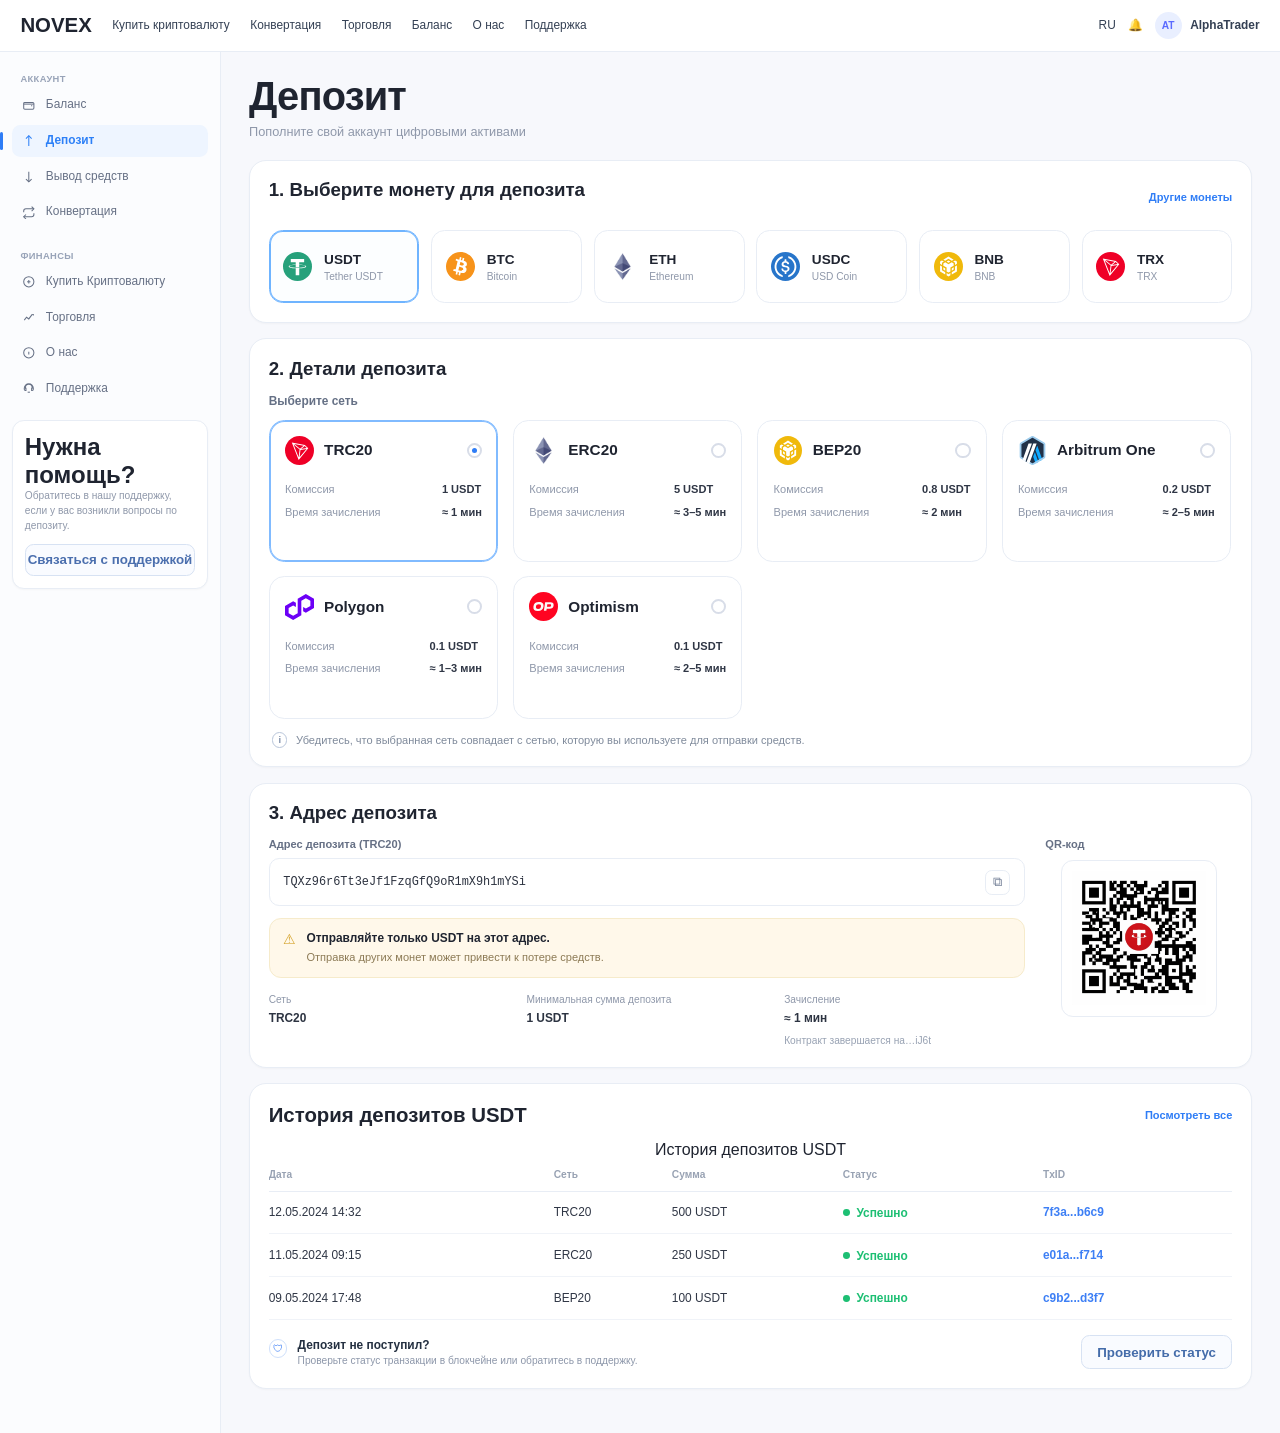
==== commit 72377092: "feat: rename files and repick active item" ====
--- a/deposit/index.html
+++ b/deposit/index.html
@@ -4,7 +4,7 @@
 <head>
     <meta charset="UTF-8">
     <meta name="viewport" content="width=device-width, initial-scale=1.0">
-    <title>Deposit Page Replica</title>
+    <title>Deposit Page</title>
     <link rel="stylesheet" href="deposit-modal.css">
     <link rel="stylesheet" href="deposit.css">
     <link rel="stylesheet" href="media.css" media="screen and (max-width: 768px)">
@@ -204,7 +204,7 @@
                                 <span>BNB</span>
                             </div>
                         </div>
-                        <div class="coin-card" data-coin="XRP" title="Выбрать монету XRP">
+                        <div class="coin-card" data-coin="TRX" title="Выбрать монету TRX">
                             <div class="coin-icon xrp" aria-hidden="true">X</div>
                             <div class="coin-text">
                                 <strong>XRP</strong>
--- a/deposit/deposit-modal.css
+++ b/deposit/deposit-modal.css
@@ -1,7 +1,7 @@
 .coins-modal {
   position: fixed;
   inset: 0;
-  z-index: 1000;
+  z-index: 10000;
   opacity: 0;
   visibility: hidden;
   transition: 0.2s ease;
@@ -24,12 +24,15 @@
   width: min(45rem, 100%);
   max-height: min(80vh, 42rem);
   overflow: auto;
-  margin: 4rem auto 0;
+  margin: 7rem auto 0;
   background: #fff;
   border: 1px solid var(--border);
   border-radius: 1.25rem;
   padding: 1.25rem;
   box-shadow: 0 20px 60px rgba(15, 23, 42, 0.18);
+
+  transform: scale(0.8);
+  transform-origin: top center;
 }
 
 .coins-modal__header {
--- a/deposit/deposit.css
+++ b/deposit/deposit.css
@@ -6,7 +6,7 @@
 }
 
 html {
-  font-size: 16px;
+  font-size: 16px; /* 16px * 0.85 */
 }
 
 img,
@@ -37,10 +37,10 @@
 
   --shadow: 0 1px 2px rgba(17, 24, 39, 0.03);
 
-  --radius-md: 0.75rem;
-  --radius-lg: 0.875rem;
-  --radius-xl: 1rem;
-  --radius-2xl: 1.25rem;
+  --radius-md: 0.6375rem;   /* 0.75rem * 0.85 */
+  --radius-lg: 0.74375rem;  /* 0.875rem * 0.85 */
+  --radius-xl: 0.85rem;     /* 1rem * 0.85 */
+  --radius-2xl: 1.0625rem;  /* 1.25rem * 0.85 */
 
   --transition-base: all 0.33s;
 }
@@ -73,17 +73,17 @@
 /* #region Layout */
 .app {
   display: grid;
-  grid-template-columns: 16.25rem 1fr;
-  min-height: calc(100vh - 69px);
+  grid-template-columns: 13.8125rem 1fr; /* 16.25rem * 0.85 */
+  min-height: calc(100vh - 58.65px); /* 69px * 0.85 */
 }
 
 .content {
-  padding: 1.75rem 1.625rem 2.125rem;
+  padding: 1.4875rem 1.38125rem 1.80625rem; /* 1.75rem/1.625rem/2.125rem * 0.85 */
 }
 
 .page {
   width: 100%;
-  max-width: 1180px;
+  max-width: 1003px; /* 1180px * 0.85 */
   margin: 0 auto;
 }
 
@@ -103,15 +103,15 @@
   display: flex;
   align-items: center;
   justify-content: space-between;
-  gap: 1.5rem;
+  gap: 1.275rem;   /* 1.5rem * 0.85 */
   width: 100%;
-  padding: 0.875rem 1.5rem;
+  padding: 0.74375rem 1.275rem; /* 0.875rem/1.5rem * 0.85 */
 }
 
 .header__left {
   display: flex;
   align-items: center;
-  gap: 0.875rem;
+  gap: 0.74375rem; /* 0.875rem * 0.85 */
 }
 
 .header__logo {
@@ -119,17 +119,17 @@
   flex-shrink: 1;
 
   align-items: center;
-  gap: 0.625rem;
+  gap: 0.53125rem; /* 0.625rem * 0.85 */
   color: var(--text);
   text-decoration: none;
-  font-size: 1.5rem;
+  font-size: 1.275rem;  /* 1.5rem * 0.85 */
   font-weight: 800;
   line-height: 1;
 }
 
 .header__logo img {
-  width: 2rem;
-  height: 2rem;
+  width: 1.7rem;   /* 2rem * 0.85 */
+  height: 1.7rem;
   object-fit: contain;
   display: block;
 }
@@ -137,38 +137,30 @@
 .header__nav {
   display: flex;
   align-items: center;
-  gap: 1.5rem;
+  gap: 1.275rem;   /* 1.5rem * 0.85 */
   flex-wrap: nowrap;
-  /* забороняємо перенос */
-  /* обрізаємо якщо не влазить */
   flex-shrink: 1;
-  /* дозволяємо стискатись */
   min-width: 0;
-  /* ключ — без цього flex не стискається */
-}
-
-.header__nav-link {
-  white-space: nowrap;
-  flex-shrink: 0;
 }
 
 .header__nav-link {
   color: #344054;
-  font-size: 0.875rem;
+  font-size: 0.74375rem; /* 0.875rem * 0.85 */
   font-weight: 500;
   text-decoration: none;
   white-space: nowrap;
+  flex-shrink: 0;
 }
 
 .header__nav-more {
   position: relative;
   display: none;
   align-items: center;
-  gap: 0.25rem;
+  gap: 0.2125rem;  /* 0.25rem * 0.85 */
   border: none;
   background: transparent;
   color: #344054;
-  font-size: 0.875rem;
+  font-size: 0.74375rem; /* 0.875rem * 0.85 */
   font-weight: 500;
   white-space: nowrap;
   cursor: pointer;
@@ -176,7 +168,7 @@
 }
 
 .header__nav-more-arrow {
-  font-size: 0.75rem;
+  font-size: 0.6375rem; /* 0.75rem * 0.85 */
   transition: transform 0.2s ease;
 }
 
@@ -186,14 +178,14 @@
 
 .header__nav-dropdown {
   position: absolute;
-  top: calc(100% + 0.75rem);
+  top: calc(100% + 0.6375rem); /* 0.75rem * 0.85 */
   right: 0;
-  min-width: 11rem;
+  min-width: 9.35rem;  /* 11rem * 0.85 */
   background: #fff;
   border: 1px solid var(--border);
-  border-radius: 0.75rem;
+  border-radius: 0.6375rem; /* 0.75rem * 0.85 */
   box-shadow: 0 8px 24px rgba(15, 23, 42, 0.12);
-  padding: 0.375rem;
+  padding: 0.31875rem; /* 0.375rem * 0.85 */
   opacity: 0;
   visibility: hidden;
   transform: translateY(-6px);
@@ -209,10 +201,10 @@
 
 .header__nav-dropdown a {
   display: block;
-  padding: 0.625rem 0.75rem;
-  border-radius: 0.5rem;
+  padding: 0.53125rem 0.6375rem; /* 0.625rem/0.75rem * 0.85 */
+  border-radius: 0.425rem; /* 0.5rem * 0.85 */
   color: #344054;
-  font-size: 0.875rem;
+  font-size: 0.74375rem; /* 0.875rem * 0.85 */
   font-weight: 500;
   text-decoration: none;
   white-space: nowrap;
@@ -227,7 +219,7 @@
 .header__right {
   display: flex;
   align-items: center;
-  gap: 0.875rem;
+  gap: 0.74375rem; /* 0.875rem * 0.85 */
   margin-left: auto;
 }
 
@@ -236,31 +228,31 @@
   border: none;
   background: transparent;
   color: #344054;
-  font-size: 0.875rem;
+  font-size: 0.74375rem; /* 0.875rem * 0.85 */
   font-weight: 500;
 }
 
 .header__profile {
   display: flex;
   align-items: center;
-  gap: 0.625rem;
+  gap: 0.53125rem; /* 0.625rem * 0.85 */
 }
 
 .header__avatar {
   display: grid;
   place-items: center;
-  width: 2rem;
-  height: 2rem;
+  width: 1.7rem;   /* 2rem * 0.85 */
+  height: 1.7rem;
   background: #e9efff;
   border-radius: 50%;
   color: #5b6bff;
-  font-size: 0.75rem;
+  font-size: 0.6375rem;  /* 0.75rem * 0.85 */
   font-weight: 700;
 }
 
 .header__name {
   color: #344054;
-  font-size: 0.875rem;
+  font-size: 0.74375rem; /* 0.875rem * 0.85 */
   font-weight: 600;
 }
 
@@ -273,14 +265,14 @@
   display: flex;
   height: 100%;
   flex-direction: column;
-  gap: 1.125rem;
-  padding: 1.125rem 0.875rem 1.5rem;
+  gap: 0.95625rem;  /* 1.125rem * 0.85 */
+  padding: 0.95625rem 0.74375rem 1.275rem; /* 1.125rem/0.875rem/1.5rem * 0.85 */
 }
 
 .nav-group-title {
-  margin: 8px 10px 6px;
+  margin: 6.8px 8.5px 5.1px; /* 8/10/6 * 0.85 */
   color: #98a3b8;
-  font-size: 11px;
+  font-size: 9.35px; /* 11px * 0.85 */
   letter-spacing: 0.04em;
   text-transform: uppercase;
 }
@@ -288,24 +280,24 @@
 .nav {
   display: flex;
   flex-direction: column;
-  gap: 4px;
+  gap: 3.4px; /* 4px * 0.85 */
 }
 
 .nav-item {
   display: flex;
   align-items: center;
-  gap: 12px;
-  padding: 11px 12px;
-  border-radius: 10px;
+  gap: 10.2px;  /* 12px * 0.85 */
+  padding: 9.35px 10.2px; /* 11px/12px * 0.85 */
+  border-radius: 8.5px;   /* 10px * 0.85 */
   color: #667085;
-  font-size: 14px;
+  font-size: 11.9px;      /* 14px * 0.85 */
   line-height: 1;
   text-decoration: none;
 }
 
 .nav-item svg {
-  width: 16px;
-  height: 16px;
+  width: 13.6px;  /* 16px * 0.85 */
+  height: 13.6px;
   flex: 0 0 auto;
   stroke: currentColor;
 }
@@ -320,11 +312,11 @@
 .nav-item.active::before {
   content: "";
   position: absolute;
-  top: 8px;
-  bottom: 8px;
-  left: -14px;
-  width: 3px;
-  border-radius: 4px;
+  top: 6.8px;   /* 8px * 0.85 */
+  bottom: 6.8px;
+  left: -11.9px; /* -14px * 0.85 */
+  width: 2.55px; /* 3px * 0.85 */
+  border-radius: 3.4px; /* 4px * 0.85 */
   background: var(--accent);
 }
 
@@ -335,28 +327,28 @@
 .support-box {
   background: var(--panel);
   border: 1px solid var(--border);
-  border-radius: 14px;
+  border-radius: 11.9px; /* 14px * 0.85 */
   box-shadow: var(--shadow);
-  padding: 14px;
+  padding: 11.9px; /* 14px * 0.85 */
 }
 
 .support-box h4 {
-  margin-bottom: 10px;
-  font-size: 14px;
+  margin-bottom: 8.5px;  /* 10px * 0.85 */
+  font-size: 11.9px;     /* 14px * 0.85 */
 }
 
 .support-box p {
-  margin-bottom: 12px;
+  margin-bottom: 10.2px; /* 12px * 0.85 */
   color: var(--text-muted);
-  font-size: 12px;
+  font-size: 10.2px;     /* 12px * 0.85 */
   line-height: 1.45;
 }
 
 .support-box button {
   width: 100%;
-  height: 38px;
+  height: 32.3px;        /* 38px * 0.85 */
   border: 1px solid var(--border-strong);
-  border-radius: 10px;
+  border-radius: 8.5px;  /* 10px * 0.85 */
   background: #f9fbff;
   color: #4b6fae;
   font-weight: 600;
@@ -367,12 +359,12 @@
 
 /* #region Page header */
 .page-header {
-  margin-bottom: 24px;
+  margin-bottom: 20.4px; /* 24px * 0.85 */
 }
 
 .page-header h1 {
-  margin-bottom: 8px;
-  font-size: clamp(2rem, 5vw, 3.25rem);
+  margin-bottom: 6.8px;  /* 8px * 0.85 */
+  font-size: clamp(1.53rem, 3.83vw, 2.49rem); /* clamp(2rem,5vw,3.25rem) * 0.85 */
   font-weight: 700;
   line-height: 1.05;
   letter-spacing: -0.02em;
@@ -380,7 +372,7 @@
 
 .page-header p {
   color: var(--text-muted);
-  font-size: 15px;
+  font-size: 12.75px;    /* 15px * 0.85 */
 }
 
 /* #endregion Page header */
@@ -388,8 +380,8 @@
 
 /* #region Common sections */
 .section {
-  margin-bottom: 1.125rem;
-  padding: 1.375rem;
+  margin-bottom: 0.95625rem;  /* 1.125rem * 0.85 */
+  padding: 1.16875rem;        /* 1.375rem * 0.85 */
   background: var(--panel);
   border: 1px solid var(--border);
   border-radius: var(--radius-2xl);
@@ -400,12 +392,12 @@
   display: flex;
   align-items: center;
   justify-content: space-between;
-  gap: 16px;
-  margin-bottom: 18px;
+  gap: 13.6px;       /* 16px * 0.85 */
+  margin-bottom: 15.3px; /* 18px * 0.85 */
 }
 
 .section-title {
-  font-size: clamp(1.375rem, 3vw, 1.625rem);
+  font-size: clamp(1.16875rem, 2.55vw, 1.38125rem); /* clamp(1.375rem,3vw,1.625rem) * 0.85 */
   font-weight: 700;
   letter-spacing: -0.02em;
 }
@@ -415,14 +407,14 @@
   outline: none;
   background-color: transparent;
   color: var(--accent);
-  font-size: 13px;
+  font-size: 11.05px;  /* 13px * 0.85 */
   font-weight: 600;
   text-decoration: none;
 }
 
 .substep-title {
-  margin-bottom: 1rem;
-  font-size: clamp(1.25rem, 3vw, 1.375rem);
+  margin-bottom: 0.85rem; /* 1rem * 0.85 */
+  font-size: clamp(1.0625rem, 2.55vw, 1.16875rem); /* clamp(1.25rem,3vw,1.375rem) * 0.85 */
   font-weight: 700;
 }
 
@@ -432,22 +424,22 @@
 /* #region Coin selection */
 .coin-row {
   display: grid;
-  grid-template-columns: repeat(auto-fit, minmax(9rem, 1fr));
-  gap: 0.875rem;
+  grid-template-columns: repeat(auto-fit, minmax(7.65rem, 1fr)); /* 9rem * 0.85 */
+  gap: 0.74375rem;  /* 0.875rem * 0.85 */
   overflow: hidden;
 }
 
 .coin-card {
   display: flex;
   align-items: center;
-  gap: 14px;
+  gap: 11.9px;  /* 14px * 0.85 */
   min-width: 0;
-  min-height: 5.375rem;
+  min-height: 4.56875rem; /* 5.375rem * 0.85 */
   height: auto;
-  padding: 0.875rem 1rem;
+  padding: 0.74375rem 0.85rem; /* 0.875rem/1rem * 0.85 */
   background: #fff;
   border: 1px solid var(--border);
-  border-radius: 16px;
+  border-radius: 13.6px; /* 16px * 0.85 */
 }
 
 .coin-card.active {
@@ -459,11 +451,11 @@
 .coin-icon {
   display: grid;
   place-items: center;
-  width: 34px;
-  height: 34px;
+  width: 28.9px;  /* 34px * 0.85 */
+  height: 28.9px;
   border-radius: 50%;
   color: #fff;
-  font-size: 14px;
+  font-size: 11.9px;  /* 14px * 0.85 */
   font-weight: 700;
 }
 
@@ -494,14 +486,14 @@
 
 .coin-text strong {
   display: block;
-  margin-bottom: 4px;
-  font-size: 16px;
+  margin-bottom: 3.4px; /* 4px * 0.85 */
+  font-size: 13.6px;    /* 16px * 0.85 */
 }
 
 .coin-text span {
   display: block;
   color: var(--text-muted);
-  font-size: 12px;
+  font-size: 10.2px;    /* 12px * 0.85 */
 }
 
 /* #endregion Coin selection */
@@ -514,26 +506,26 @@
 }
 
 .network-title {
-  margin-bottom: 14px;
+  margin-bottom: 11.9px; /* 14px * 0.85 */
   color: #657085;
-  font-size: 14px;
+  font-size: 11.9px;     /* 14px * 0.85 */
   font-weight: 600;
 }
 
 .network-grid {
   display: grid;
-  grid-template-columns: repeat(auto-fit, minmax(16rem, 1fr));
-  gap: 1rem;
+  grid-template-columns: repeat(auto-fit, minmax(13.6rem, 1fr)); /* 16rem * 0.85 */
+  gap: 0.85rem;  /* 1rem * 0.85 */
 }
 
 .network-card {
   position: relative;
-  max-width: 270px;
-  min-height: 168px;
-  padding: 18px 18px 16px;
+  max-width: 229.5px; /* 270px * 0.85 */
+  min-height: 142.8px; /* 168px * 0.85 */
+  padding: 15.3px 15.3px 13.6px; /* 18/18/16 * 0.85 */
   background: #fff;
   border: 1px solid var(--border);
-  border-radius: 18px;
+  border-radius: 15.3px; /* 18px * 0.85 */
 }
 
 .network-card.active {
@@ -545,25 +537,25 @@
   display: flex;
   align-items: center;
   justify-content: space-between;
-  margin-bottom: 22px;
+  margin-bottom: 18.7px; /* 22px * 0.85 */
 }
 
 .network-name-wrap {
   display: flex;
   align-items: center;
-  gap: 12px;
-  font-size: 18px;
+  gap: 10.2px;   /* 12px * 0.85 */
+  font-size: 15.3px;     /* 18px * 0.85 */
   font-weight: 700;
 }
 
 .network-logo {
   display: grid;
   place-items: center;
-  width: 34px;
-  height: 34px;
+  width: 28.9px;  /* 34px * 0.85 */
+  height: 28.9px;
   border-radius: 50%;
   color: #fff;
-  font-size: 12px;
+  font-size: 10.2px;  /* 12px * 0.85 */
   font-weight: 700;
 }
 
@@ -594,8 +586,8 @@
 
 .radio {
   position: relative;
-  width: 18px;
-  height: 18px;
+  width: 15.3px;  /* 18px * 0.85 */
+  height: 15.3px;
   border: 2px solid #d8dde8;
   border-radius: 50%;
 }
@@ -611,9 +603,9 @@
 .network-meta {
   display: grid;
   grid-template-columns: 1fr auto;
-  column-gap: 12px;
-  row-gap: 12px;
-  font-size: 13px;
+  column-gap: 10.2px; /* 12px * 0.85 */
+  row-gap: 10.2px;
+  font-size: 11.05px;   /* 13px * 0.85 */
 }
 
 .network-meta span {
@@ -632,23 +624,23 @@
 .hint-row {
   display: flex;
   align-items: center;
-  gap: 10px;
-  margin-top: 16px;
-  padding-left: 4px;
+  gap: 8.5px;    /* 10px * 0.85 */
+  margin-top: 13.6px;  /* 16px * 0.85 */
+  padding-left: 3.4px; /* 4px * 0.85 */
   color: #7f8a9b;
-  font-size: 13px;
+  font-size: 11.05px;  /* 13px * 0.85 */
 }
 
 .hint-icon {
   display: grid;
   place-items: center;
   flex: 0 0 auto;
-  width: 18px;
-  height: 18px;
+  width: 15.3px;  /* 18px * 0.85 */
+  height: 15.3px;
   border: 1px solid #b9c6da;
   border-radius: 50%;
   color: #7b8ca8;
-  font-size: 11px;
+  font-size: 9.35px;  /* 11px * 0.85 */
   font-weight: 700;
 }
 
@@ -658,15 +650,16 @@
 /* #region Deposit layout */
 .deposit-layout {
   display: grid;
-  grid-template-columns: minmax(0, 1fr) 13.75rem;
-  gap: 1.5rem;
+  grid-template-columns: minmax(0, 1fr) 11.6875rem; /* 13.75rem * 0.85 */
+  gap: 1.275rem;  /* 1.5rem * 0.85 */
   align-items: start;
+  
 }
 
 .field-label {
-  margin-bottom: 10px;
+  margin-bottom: 8.5px; /* 10px * 0.85 */
   color: #667085;
-  font-size: 13px;
+  font-size: 11.05px;   /* 13px * 0.85 */
   font-weight: 600;
 }
 
@@ -674,10 +667,10 @@
   display: flex;
   align-items: center;
   justify-content: space-between;
-  gap: 0.75rem;
-  min-height: 3.25rem;
-  margin-bottom: 0.875rem;
-  padding: 0.75rem 1rem;
+  gap: 0.6375rem;  /* 0.75rem * 0.85 */
+  min-height: 2.7625rem; /* 3.25rem * 0.85 */
+  margin-bottom: 0.74375rem; /* 0.875rem * 0.85 */
+  padding: 0.6375rem 0.85rem; /* 0.75rem/1rem * 0.85 */
   background: #fff;
   border: 1px solid var(--border);
   border-radius: var(--radius-md);
@@ -687,7 +680,7 @@
   overflow: hidden;
   color: #2d3340;
   font-family: ui-monospace, SFMono-Regular, Menlo, monospace;
-  font-size: 14px;
+  font-size: 11.9px;  /* 14px * 0.85 */
   text-overflow: ellipsis;
   white-space: nowrap;
 }
@@ -696,68 +689,68 @@
   display: grid;
   place-items: center;
   flex: 0 0 auto;
-  width: 1.875rem;
-  height: 1.875rem;
+  width: 1.59375rem;  /* 1.875rem * 0.85 */
+  height: 1.59375rem;
   background: #fff;
   border: 1px solid var(--border);
-  border-radius: 0.5rem;
+  border-radius: 0.425rem; /* 0.5rem * 0.85 */
   color: #748097;
 }
 
 .warning-box {
   display: flex;
   align-items: flex-start;
-  gap: 12px;
-  margin-bottom: 18px;
-  padding: 14px 16px;
+  gap: 10.2px;   /* 12px * 0.85 */
+  margin-bottom: 15.3px; /* 18px * 0.85 */
+  padding: 11.9px 13.6px; /* 14/16 * 0.85 */
   background: #fff8ea;
   border: 1px solid #f6ebcb;
-  border-radius: 14px;
+  border-radius: 11.9px; /* 14px * 0.85 */
 }
 
 .warning-icon {
-  margin-top: 2px;
+  margin-top: 1.7px; /* 2px * 0.85 */
   color: #d4a228;
-  font-size: 16px;
+  font-size: 13.6px;  /* 16px * 0.85 */
   line-height: 1;
 }
 
 .warning-box strong {
   display: block;
-  margin-bottom: 5px;
-  font-size: 14px;
+  margin-bottom: 4.25px; /* 5px * 0.85 */
+  font-size: 11.9px;     /* 14px * 0.85 */
 }
 
 .warning-box p {
   color: #8c7a55;
-  font-size: 13px;
+  font-size: 11.05px;    /* 13px * 0.85 */
   line-height: 1.45;
 }
 
 .deposit-meta {
   display: grid;
-  grid-template-columns: repeat(auto-fit, minmax(10rem, 1fr));
-  gap: 1.25rem;
-  margin-top: 0.875rem;
+  grid-template-columns: repeat(auto-fit, minmax(8.5rem, 1fr)); /* 10rem * 0.85 */
+  gap: 1.0625rem;  /* 1.25rem * 0.85 */
+  margin-top: 0.74375rem; /* 0.875rem * 0.85 */
 }
 
 .meta-col span {
   display: block;
-  margin-bottom: 8px;
+  margin-bottom: 6.8px;  /* 8px * 0.85 */
   color: var(--text-muted);
-  font-size: 12px;
+  font-size: 10.2px;     /* 12px * 0.85 */
 }
 
 .meta-col strong {
   display: block;
-  margin-bottom: 6px;
+  margin-bottom: 5.1px;  /* 6px * 0.85 */
   color: #2d3442;
-  font-size: 14px;
+  font-size: 11.9px;     /* 14px * 0.85 */
 }
 
 .meta-col small {
   color: #98a2b3;
-  font-size: 12px;
+  font-size: 10.2px;     /* 12px * 0.85 */
 }
 
 /* #endregion Deposit layout */
@@ -768,23 +761,23 @@
   display: flex;
   flex-direction: column;
   align-items: center;
-  gap: 12px;
+  gap: 10.2px; /* 12px * 0.85 */
 }
 
 .qr-title {
   align-self: flex-start;
   color: #667085;
-  font-size: 13px;
+  font-size: 11.05px;  /* 13px * 0.85 */
   font-weight: 600;
 }
 
 .qr-box {
   display: grid;
   place-items: center;
-  width: min(11.5rem, 100%);
+  width: min(9.775rem, 100%); /* 11.5rem * 0.85 */
   aspect-ratio: 1 / 1;
   height: auto;
-  padding: 0.75rem;
+  padding: 0.6375rem;  /* 0.75rem * 0.85 */
   background: #fff;
   border: 1px solid var(--border);
   border-radius: var(--radius-lg);
@@ -800,14 +793,14 @@
   inset: 50%;
   display: grid;
   place-items: center;
-  width: 54px;
-  height: 54px;
+  width: 45.9px;  /* 54px * 0.85 */
+  height: 45.9px;
   transform: translate(-50%, -50%);
   background: #24c381;
-  border: 6px solid #fff;
+  border: 5.1px solid #fff; /* 6px * 0.85 */
   border-radius: 50%;
   color: #fff;
-  font-size: 18px;
+  font-size: 15.3px;  /* 18px * 0.85 */
   font-weight: 700;
 }
 
@@ -820,12 +813,12 @@
   align-items: center;
   justify-content: space-between;
   flex-wrap: wrap;
-  gap: 1rem;
-  margin-bottom: 1rem;
+  gap: 0.85rem;  /* 1rem * 0.85 */
+  margin-bottom: 0.85rem;
 }
 
 .table-title {
-  font-size: clamp(1.25rem, 3vw, 1.5rem);
+  font-size: clamp(1.0625rem, 2.55vw, 1.275rem); /* clamp(1.25rem,3vw,1.5rem) * 0.85 */
   font-weight: 700;
   line-height: 1.2;
 }
@@ -837,41 +830,41 @@
 }
 
 table {
-  min-width: 400px;
+  min-width: 340px;  /* 400px * 0.85 */
   width: 100%;
   border-collapse: collapse;
 }
 
 thead th {
-  padding: 0.75rem 0;
+  padding: 0.6375rem 0; /* 0.75rem * 0.85 */
   border-bottom: 1px solid var(--border);
   color: #98a2b3;
-  font-size: 0.75rem;
+  font-size: 0.6375rem;  /* 0.75rem * 0.85 */
   font-weight: 600;
   text-align: left;
   white-space: nowrap;
 }
 
 tbody td {
-  padding: 1rem 0;
+  padding: 0.85rem 0;  /* 1rem * 0.85 */
   border-bottom: 1px solid #f0f3f8;
   color: #2f3645;
-  font-size: 0.875rem;
+  font-size: 0.74375rem; /* 0.875rem * 0.85 */
   white-space: nowrap;
 }
 
 .status {
   display: inline-flex;
   align-items: center;
-  gap: 0.5rem;
+  gap: 0.425rem;   /* 0.5rem * 0.85 */
   font-weight: 600;
   white-space: nowrap;
 }
 
 .status::before {
   content: "";
-  width: 0.5rem;
-  height: 0.5rem;
+  width: 0.425rem;  /* 0.5rem * 0.85 */
+  height: 0.425rem;
   background: currentColor;
   border-radius: 50%;
 }
@@ -912,14 +905,14 @@
   align-items: center;
   justify-content: space-between;
   flex-wrap: wrap;
-  gap: 1rem;
-  margin-top: 1.125rem;
+  gap: 0.85rem;  /* 1rem * 0.85 */
+  margin-top: 0.95625rem; /* 1.125rem * 0.85 */
 }
 
 .footer-note {
   display: flex;
   align-items: flex-start;
-  gap: 12px;
+  gap: 10.2px;  /* 12px * 0.85 */
   color: #708198;
 }
 
@@ -927,42 +920,39 @@
   display: grid;
   place-items: center;
   flex: 0 0 auto;
-  width: 22px;
-  height: 22px;
-  margin-top: 1px;
+  width: 18.7px;  /* 22px * 0.85 */
+  height: 18.7px;
+  margin-top: 0.85px; /* 1px * 0.85 */
   border: 1px solid #cfe0fb;
   border-radius: 50%;
   color: #3d7ff5;
-  font-size: 12px;
+  font-size: 10.2px;  /* 12px * 0.85 */
 }
 
 .footer-note strong {
   display: block;
-  margin-bottom: 4px;
+  margin-bottom: 3.4px;  /* 4px * 0.85 */
   color: #243041;
-  font-size: 14px;
+  font-size: 11.9px;     /* 14px * 0.85 */
 }
 
 .footer-note p {
   color: #8d97aa;
-  font-size: 12px;
+  font-size: 10.2px;     /* 12px * 0.85 */
 }
 
 .status-btn {
-  height: 40px;
-  padding: 0 18px;
+  height: 34px;     /* 40px * 0.85 */
+  padding: 0 15.3px; /* 18px * 0.85 */
   background: #f9fbff;
   border: 1px solid var(--border-strong);
-  border-radius: 10px;
+  border-radius: 8.5px;  /* 10px * 0.85 */
   color: #446caa;
   font-weight: 600;
   white-space: nowrap;
 }
 
 /* #endregion Table footer */
-
-
-
 
 /* #region additional */
 .mobile-sidebar-toggle {
@@ -973,4 +963,4 @@
   display: none;
 }
 
-/* #endregion */+/* #endregion */
--- a/deposit/media.css
+++ b/deposit/media.css
@@ -1,6 +1,6 @@
-@media (max-width: 1199px) {
+@media (max-width: 1199px) { 
     .content {
-        padding: 1.5rem 1.25rem 2rem;
+        padding: 1.35rem 1.125rem 1.8rem; /* 1.5/1.25/2rem * 0.9 */
     }
 
     .page {
@@ -8,11 +8,11 @@
     }
 
     .coin-row {
-        grid-template-columns: repeat(auto-fit, minmax(8.5rem, 1fr));
+        grid-template-columns: repeat(auto-fit, minmax(7.65rem, 1fr)); /* 8.5rem * 0.9 */
     }
 }
 
-@media (max-width: 991px) {
+@media (max-width: 991px) { 
     .app {
         grid-template-columns: 1fr;
     }
@@ -20,19 +20,19 @@
     .sidebar {
         border-right: none;
         border-bottom: 1px solid var(--border);
-        margin-bottom: 1rem;
-    }
-
-    .deposit-layout {
-        grid-template-columns: 1fr;
-    }
+        margin-bottom: 0.9rem; /* 1rem * 0.9 */
+    }
+
+    /* .deposit-layout {
+         grid-template-columns: 1fr; 
+    } */
 
     .qr-panel {
         align-items: flex-start;
     }
 
     .qr-box {
-        width: min(13rem, 100%);
+        width: min(11.7rem, 100%); /* 13rem * 0.9 */
     }
 
     .table-footer {
@@ -42,7 +42,7 @@
 
     .coins-modal__dialog {
         width: 100%;
-        margin: 2.5rem auto 0;
+        margin: 2.25rem auto 0; /* 2.5rem * 0.9 */
     }
 
     .coins-modal__list {
@@ -51,27 +51,27 @@
 
     .header__nav {
         display: flex;
-        gap: 1rem;
+        gap: 0.9rem; /* 1rem * 0.9 */
     }
 
     .header__nav-link {
-        font-size: 0.8125rem;
+        font-size: 0.73125rem; /* 0.8125rem * 0.9 */
     }
 }
 
-@media (max-width: 767px) {
+@media (max-width: 767px) { 
     html {
-        font-size: 15px;
+        font-size: 13.5px; /* 15px * 0.9 */
     }
 
     .header__inner {
-        padding: 0.875rem 1rem;
+        padding: 0.7875rem 0.9rem; /* 0.875/1rem * 0.9 */
     }
 
     .header__right {
         display: flex;
         align-items: center;
-        gap: 0.5rem;
+        gap: 0.45rem; /* 0.5rem * 0.9 */
     }
 
     /* Ховаємо тільки ім'я та lang на мобільних */
@@ -85,21 +85,20 @@
         display: inline-flex;
         align-items: center;
         justify-content: center;
-        width: 2.25rem;
-        height: 2.25rem;
+        width: 2.025rem;  /* 2.25rem * 0.9 */
+        height: 2.025rem;
         border: 1px solid var(--border);
-        border-radius: 0.625rem;
+        border-radius: 0.5625rem; /* 0.625rem * 0.9 */
         background: #fff;
-        font-size: 1rem;
+        font-size: 0.9rem; /* 1rem * 0.9 */
     }
 
     .header__logo span {
-        font-size: 1.25rem;
+        font-size: 1.125rem; /* 1.25rem * 0.9 */
     }
 
     .app {
         grid-template-columns: 1fr;
-        /* явно перебити */
         width: 100%;
         overflow-x: hidden;
     }
@@ -108,12 +107,12 @@
         width: 100%;
         min-width: 0;
         box-sizing: border-box;
-        padding: 1rem;
+        padding: 0.9rem; /* 1rem * 0.9 */
     }
 
     .section {
-        padding: 1rem;
-        border-radius: 1rem;
+        padding: 0.9rem; /* 1rem * 0.9 */
+        border-radius: 0.9rem; /* 1rem * 0.9 */
     }
 
     .section-title-row,
@@ -122,10 +121,14 @@
         align-items: flex-start;
     }
 
+    .deposit-meta{
+        width: 100%;
+            grid-template-columns: 1fr;
+
+    }
     .network-grid,
-    .deposit-meta,
     .coin-row {
-        grid-template-columns: 1fr;
+        grid-template-columns: 1fr 1fr;
     }
 
     .network-card {
@@ -135,7 +138,7 @@
     .warning-box,
     .footer-note,
     .network-top {
-        gap: 0.75rem;
+        gap: 0.675rem; /* 0.75rem * 0.9 */
     }
 
     .address-box {
@@ -148,13 +151,8 @@
         word-break: break-word;
     }
 
-    .table-header {
-        align-items: flex-start;
-        flex-direction: column;
-    }
-
     .table-title {
-        font-size: 1.125rem;
+        font-size: 1.0125rem; /* 1.125rem * 0.9 */
     }
 
     .table-footer {
@@ -167,18 +165,18 @@
     }
 
     .coins-modal {
-        padding: 0.75rem;
+        padding: 0.675rem; /* 0.75rem * 0.9 */
     }
 
     .coins-modal__dialog {
-        margin: 1.5rem auto 0;
-        padding: 1rem;
-        border-radius: 1rem;
-        max-height: calc(100vh - 3rem);
+        margin: 4rem auto 0; /* 1.5rem * 0.9 */
+        padding: 0.9rem;        /* 1rem * 0.9 */
+        border-radius: 0.9rem;  /* 1rem * 0.9 */
+        max-height: calc(100vh - 2.7rem); /* 3rem * 0.9 */
     }
 
     .coins-modal__header {
-        margin-bottom: 1rem;
+        margin-bottom: 0.9rem; /* 1rem * 0.9 */
     }
 
     .coins-modal__list {
@@ -186,7 +184,7 @@
     }
 
     .modal-coin-card {
-        padding: 0.875rem;
+        padding: 0.7875rem; /* 0.875rem * 0.9 */
     }
 
     .mobile-sidebar-toggle {
@@ -195,22 +193,23 @@
         z-index: auto;
         flex-direction: column;
         justify-content: center;
-        gap: 0.3125rem;
-        width: 2.75rem;
-        height: 2.75rem;
+        gap: 0.28125rem; /* 0.3125rem * 0.9 */
+        width: 2.475rem;  /* 2.75rem * 0.9 */
+        height: 2.475rem;
         padding: 0;
         background: #fff;
         border: 1px solid var(--border);
-        border-radius: 0.75rem;
+        border-radius: 0.675rem; /* 0.75rem * 0.9 */
         box-shadow: var(--shadow);
     }
+
     .header__nav {
         display: none;
     }
 
     .mobile-sidebar-toggle span {
         display: block;
-        width: 1.25rem;
+        width: 1.125rem;  /* 1.25rem * 0.9 */
         height: 2px;
         margin: 0 auto;
         background: #1f2430;
@@ -220,10 +219,10 @@
 
     .sidebar {
         position: fixed;
-        top: 50px;
+        top: 45px;  /* 50px * 0.9 */
         left: 0;
         z-index: 1102;
-        width: min(19rem, 86vw);
+        width: min(17.1rem, 86vw); /* 19rem * 0.9 */
         height: 100%;
         margin-bottom: 0;
         overflow-y: auto;
@@ -259,39 +258,37 @@
     }
 
     .content {
-        padding-top: 4.5rem;
+        padding-top: 4.05rem; /* 4.5rem * 0.9 */
     }
 }
 
-@media (max-width: 575px) {
+@media (max-width: 575px) { 
     html {
-        font-size: 14px;
+        font-size: 13px; /* 14px * 0.9 */
     }
 
     .sidebar {
-        padding: 1rem 0.75rem 1.25rem;
+        padding: 0.9rem 0.675rem 1.125rem; /* 1rem/0.75rem/1.25rem * 0.9 */
     }
 
     .coin-card,
     .network-card,
     .section {
-        border-radius: 0.875rem;
+        border-radius: 0.7875rem; /* 0.875rem * 0.9 */
     }
 
     .network-name-wrap {
-        font-size: 1rem;
+        font-size: 0.9rem; /* 1rem * 0.9 */
     }
 
     .nav-item {
-        padding: 0.875rem 0.75rem;
-    }
-
-
+        padding: 0.7875rem 0.675rem; /* 0.875/0.75rem * 0.9 */
+    }
 
     thead th,
     tbody td {
-        padding: 0.875rem 0;
-        font-size: 0.8125rem;
+        padding: 0.7875rem 0; /* 0.875rem * 0.9 */
+        font-size: 0.73125rem; /* 0.8125rem * 0.9 */
     }
 
     .status-btn,
@@ -300,64 +297,57 @@
     }
 
     .coins-modal__title {
-        font-size: 1.125rem;
+        font-size: 1.0125rem; /* 1.125rem * 0.9 */
     }
 
     .coins-modal__close {
-        width: 2.125rem;
-        height: 2.125rem;
-        font-size: 1.25rem;
-    }
-    
+        width: 1.9125rem;  /* 2.125rem * 0.9 */
+        height: 1.9125rem;
+        font-size: 1.125rem; /* 1.25rem * 0.9 */
+    }
     
 }
 
-
-
-@media (max-width: 370px) {
+@media (max-width: 390px) { 
     .header__inner {
-        gap: 0.5rem;
-        padding: 0.75rem 0.625rem;
+        gap: 0.45rem;  /* 0.5rem * 0.9 */
+        padding: 0.675rem 0.5625rem; /* 0.75/0.625rem * 0.9 */
     }
 
     .mobile-sidebar-toggle {
-        width: 2.25rem;
-        height: 2.25rem;
+        width: 2.025rem;  /* 2.25rem * 0.9 */
+        height: 2.025rem;
         flex-shrink: 0;
     }
 
     .header__logo span {
-        font-size: 1.1rem;
-    }
-}
-
-
-@media (max-width: 370px) {
-
-    /* Фікс головного overflow */
+        font-size: 0.99rem; /* 1.1rem * 0.9 */
+    }
+
     .content {
-        padding: 0.75rem;
-    }
-
-    /* Фікс modal dialog */
+        padding: 0.675rem; /* 0.75rem * 0.9 */
+    }
+
     .coins-modal {
-        padding: 0.5rem;
+        padding: 0.45rem; /* 0.5rem * 0.9 */
     }
 
     .coins-modal__dialog {
         width: 100%;
-        margin: 1rem auto 0;
-    }
-
-    /* Фікс sidebar-overlay і modal overlay — вони fixed/absolute inset:0, 
-       overflow від них помилковий, але щоб прибрати детекцію: */
-    .sidebar-overlay,
-    .coins-modal__overlay {
-        right: 0;
-        width: 100%;
-        max-width: 100vw;
-    }
-}
-
-
-
+        margin: 5rem auto 0; /* 1rem * 0.9 */
+    }
+    
+    .network-grid
+     {
+        grid-template-columns: 1fr 1fr;
+        justify-items: center;
+    }
+    .deposit-layout {
+        grid-template-columns: 1fr;
+    }
+    .network-card{
+        max-width: 179.5px;
+        padding: 6.3px 6.3px 6.6px;
+    }
+
+}
